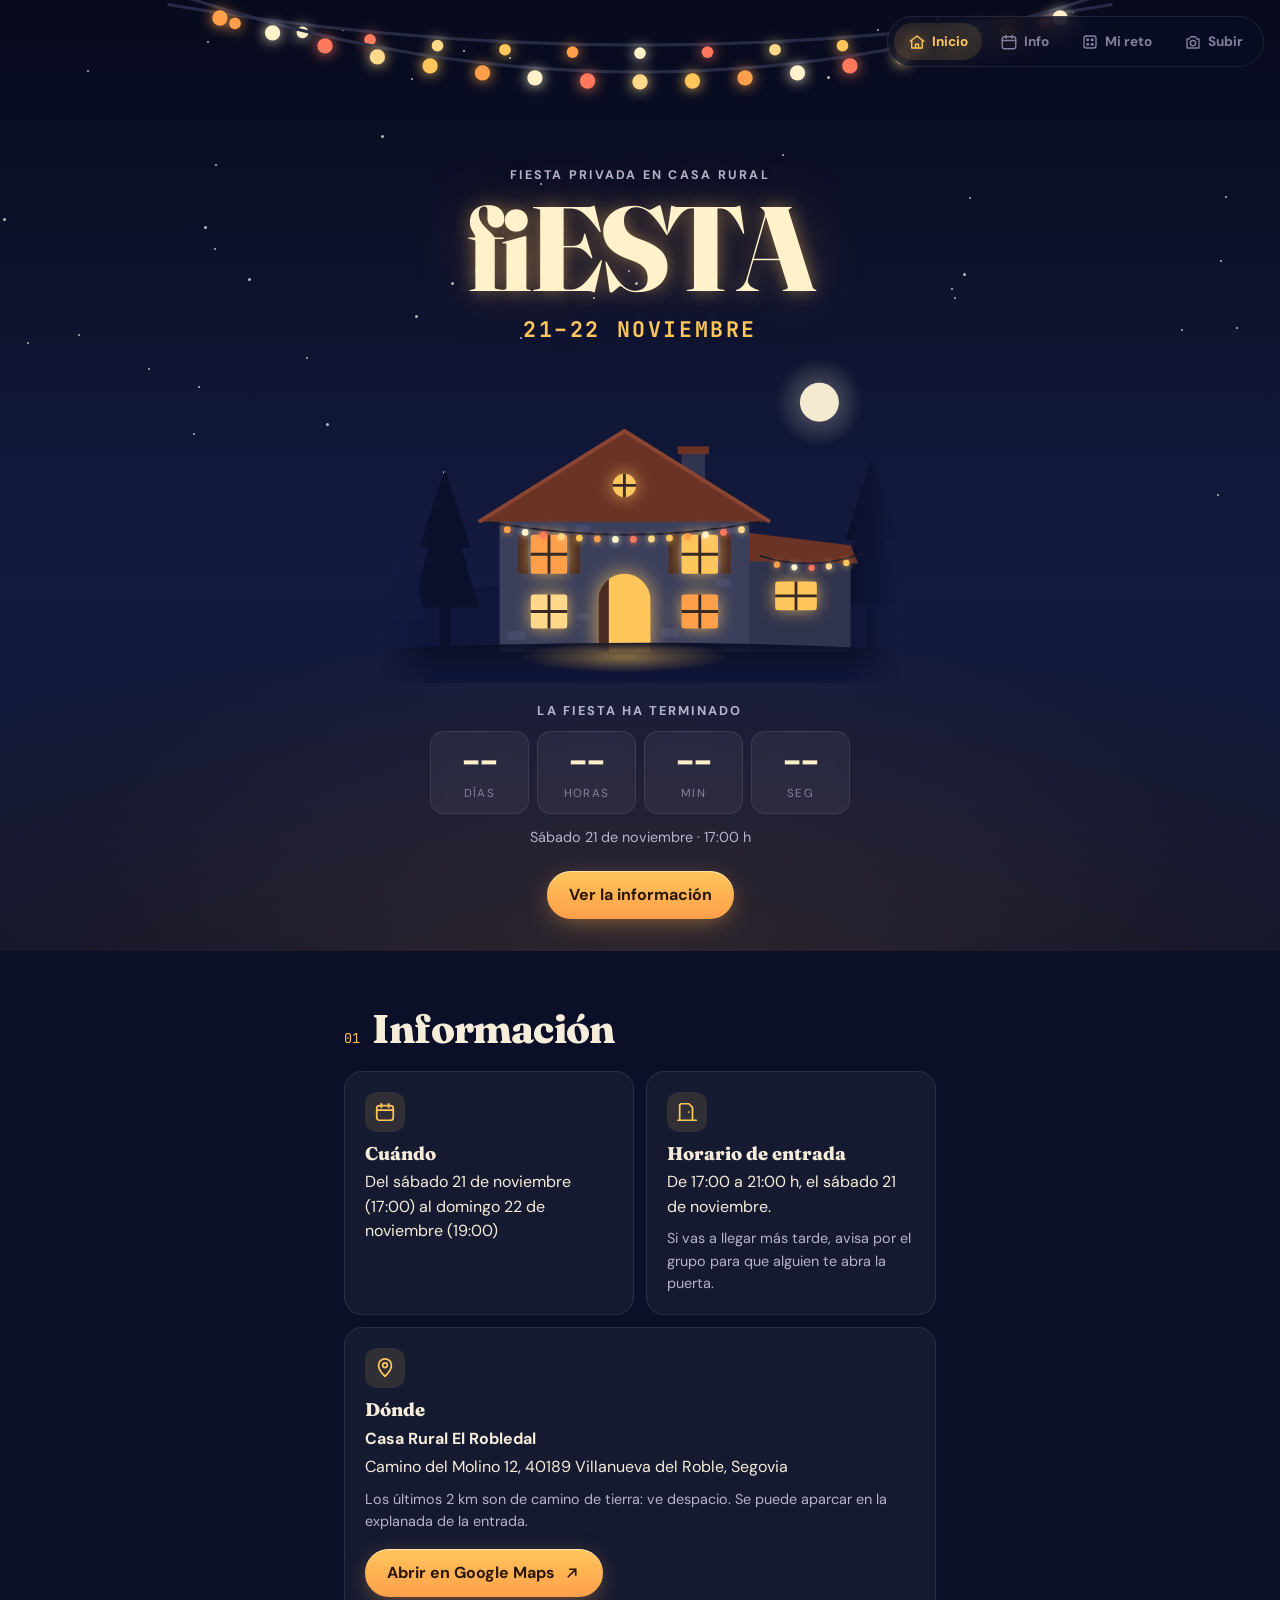
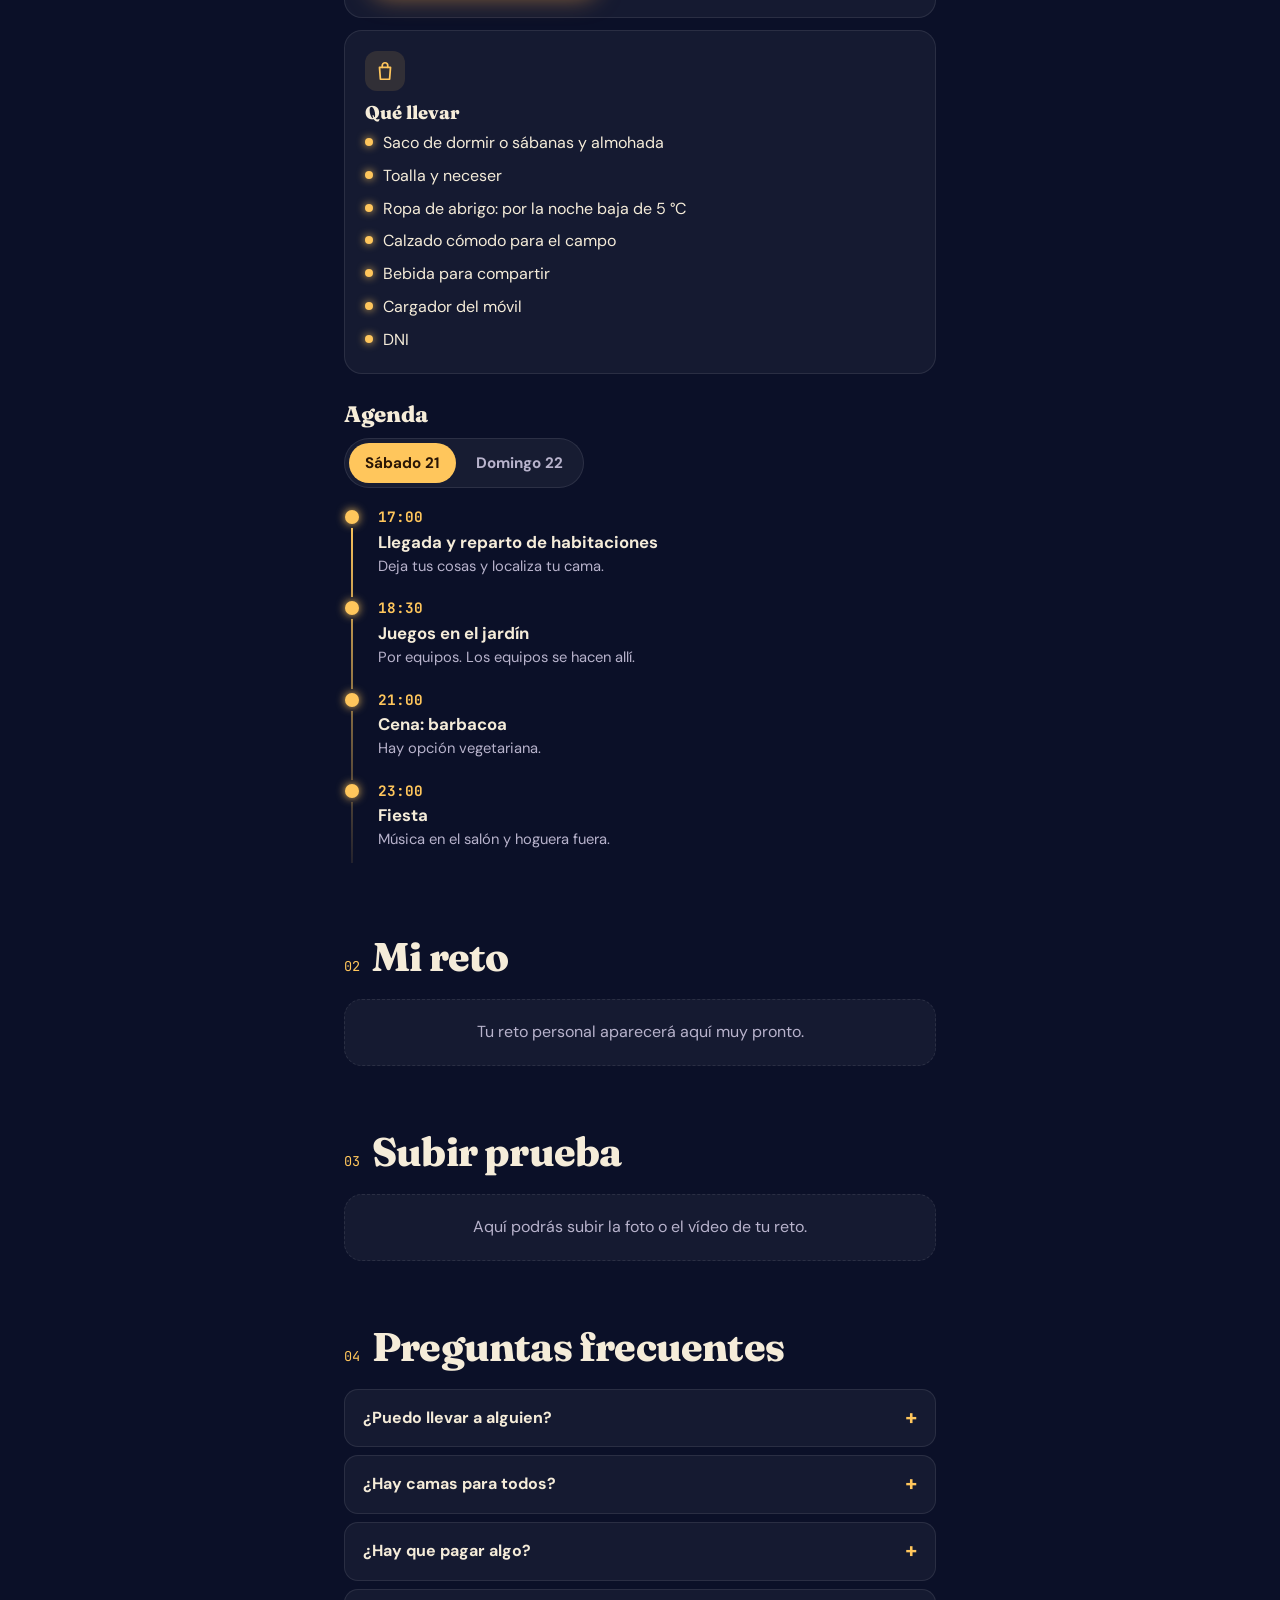
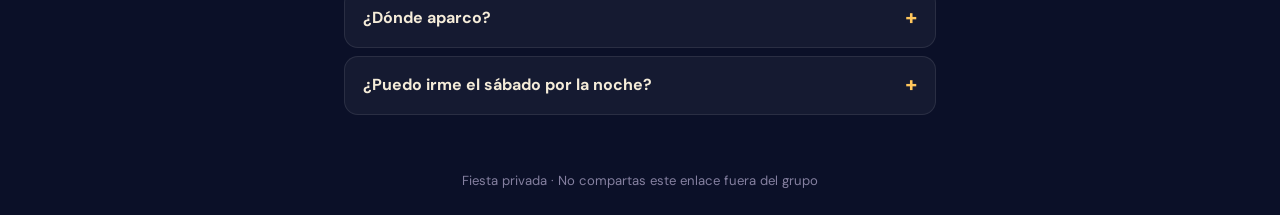
==== index.html @ 435b344a "Fase 1: estructura, portada, información, agenda y FAQ - data.js como único archivo de datos editabl" ====
<!doctype html>
<html lang="es">
<head>
  <meta charset="utf-8">
  <meta name="viewport" content="width=device-width, initial-scale=1, viewport-fit=cover">
  <title>fiESTA · 21–22 noviembre</title>
  <meta name="description" content="Toda la información de la fiesta: horarios, ubicación, agenda y tu reto personal.">
  <meta name="theme-color" content="#0b1028">
  <!-- Fiesta privada: pedimos a los buscadores que no la indexen -->
  <meta name="robots" content="noindex, nofollow">

  <!-- Vista previa al compartir el enlace por WhatsApp -->
  <meta property="og:title" content="fiESTA · 21–22 noviembre">
  <meta property="og:description" content="Horarios, ubicación, agenda y tu reto personal.">
  <meta property="og:type" content="website">

  <link rel="icon" href="assets/favicon.svg" type="image/svg+xml">

  <link rel="preconnect" href="https://fonts.googleapis.com">
  <link rel="preconnect" href="https://fonts.gstatic.com" crossorigin>
  <link rel="stylesheet" href="https://fonts.googleapis.com/css2?family=Fraunces:opsz,wght@9..144,600;9..144,800&family=DM+Sans:wght@400;500;700&family=JetBrains+Mono:wght@500;700&display=swap">
  <link rel="stylesheet" href="css/styles.css">

  <!-- Marca que JS está activo: el CSS solo oculta cosas para animarlas si esto existe -->
  <script>document.documentElement.classList.add('js');</script>

  <!-- defer: se descargan en paralelo y se ejecutan EN ORDEN cuando el HTML ya está listo -->
  <script src="data.js" defer></script>
  <script src="js/main.js" defer></script>
</head>
<body>

<a class="saltar" href="#info">Saltar a la información</a>

<main>

  <!-- =================================================== PORTADA -->
  <section id="inicio" class="portada" aria-labelledby="titulo">
    <div class="cielo" aria-hidden="true">
      <div class="estrellas" id="estrellas"></div>
    </div>

    <svg class="guirnalda-top" id="guirnaldaTop" viewBox="0 0 400 70" aria-hidden="true"></svg>

    <div class="portada__texto">
      <p class="portada__etiqueta" data-campo="etiqueta">Fiesta privada en casa rural</p>
      <h1 class="portada__titulo" id="titulo" data-campo="nombre">fiESTA</h1>
      <p class="portada__sub" data-campo="subtitulo">21–22 NOVIEMBRE</p>
    </div>

    <!-- Ilustración de la casa. Las clases (.muro, .ventana...) dan el color desde el CSS -->
    <svg class="casa" viewBox="0 0 400 250" role="img" aria-label="Casa rural de noche con luces de fiesta">
      <defs>
        <radialGradient id="luzSuelo" cx="50%" cy="50%" r="50%">
          <stop offset="0" stop-color="#ffc65c" stop-opacity=".45"/>
          <stop offset="1" stop-color="#ffc65c" stop-opacity="0"/>
        </radialGradient>
        <linearGradient id="degradadoSuelo" x1="0" y1="0" x2="0" y2="1">
          <stop offset="0" stop-color="#0a0e26"/>
          <stop offset="1" stop-color="#0a0e26" stop-opacity="0"/>
        </linearGradient>
        <radialGradient id="halo" cx="50%" cy="50%" r="50%">
          <stop offset=".35" stop-color="#fff6d6" stop-opacity=".22"/>
          <stop offset="1" stop-color="#fff6d6" stop-opacity="0"/>
        </radialGradient>
      </defs>

      <!-- luna -->
      <circle cx="338" cy="34" r="34" fill="url(#halo)"/>
      <circle class="luna" cx="338" cy="34" r="15"/>

      <!-- colinas -->
      <path class="colina-lejos" d="M0 196 Q 90 160 190 186 T 400 172 V250 H0 Z"/>

      <!-- árboles -->
      <g class="arbol">
        <rect x="46" y="186" width="8" height="40"/>
        <polygon points="50,104 24,192 76,192"/>
        <polygon points="50,86 30,146 70,146"/>
      </g>
      <g class="arbol arbol--lejos">
        <rect x="16" y="196" width="6" height="30"/>
        <polygon points="19,140 2,202 36,202"/>
      </g>
      <g class="arbol">
        <rect x="374" y="182" width="8" height="44"/>
        <polygon points="378,96 352,190 400,190"/>
        <polygon points="378,78 358,140 398,140"/>
      </g>

      <!-- humo de la chimenea -->
      <g class="humo">
        <circle cx="241" cy="60" r="6"/>
        <circle cx="241" cy="60" r="6"/>
        <circle cx="241" cy="60" r="6"/>
      </g>

      <!-- anexo (cuadra/porche) -->
      <rect class="muro muro--2" x="278" y="150" width="84" height="76"/>
      <polygon class="tejado" points="272,156 280,134 362,144 368,158"/>
      <rect class="ventana" x="304" y="172" width="32" height="22" rx="2"/>
      <path class="marco" d="M320 172 V194 M304 183 H336"/>

      <!-- chimenea -->
      <rect class="muro muro--2" x="232" y="72" width="18" height="40"/>
      <rect class="tejado" x="229" y="68" width="24" height="6"/>

      <!-- casa principal -->
      <rect class="muro" x="92" y="118" width="192" height="108"/>
      <g class="piedras">
        <rect x="98" y="210" width="14" height="7" rx="2"/>
        <rect x="262" y="128" width="16" height="7" rx="2"/>
        <rect x="150" y="128" width="12" height="6" rx="2"/>
        <rect x="216" y="208" width="14" height="7" rx="2"/>
        <rect x="152" y="196" width="10" height="6" rx="2"/>
        <rect x="258" y="170" width="12" height="6" rx="2"/>
      </g>
      <polygon class="tejado" points="76,126 188,56 300,126"/>
      <path class="tejado-borde" d="M76 126 L188 56 L300 126"/>

      <!-- ventanas (brillan) -->
      <circle class="ventana" cx="188" cy="98" r="9"/>
      <path class="marco" d="M188 89 V107 M179 98 H197"/>

      <rect class="contraventana" x="106" y="136" width="8" height="30"/>
      <rect class="contraventana" x="146" y="136" width="8" height="30"/>
      <rect class="ventana ventana--b" x="116" y="136" width="28" height="30" rx="2"/>
      <path class="marco" d="M130 136 V166 M116 151 H144"/>

      <rect class="contraventana" x="222" y="136" width="8" height="30"/>
      <rect class="contraventana" x="262" y="136" width="8" height="30"/>
      <rect class="ventana" x="232" y="136" width="28" height="30" rx="2"/>
      <path class="marco" d="M246 136 V166 M232 151 H260"/>

      <rect class="ventana ventana--c" x="116" y="182" width="28" height="26" rx="2"/>
      <path class="marco" d="M130 182 V208 M116 195 H144"/>
      <rect class="ventana ventana--b" x="232" y="182" width="28" height="26" rx="2"/>
      <path class="marco" d="M246 182 V208 M232 195 H260"/>

      <!-- puerta abierta con luz -->
      <path class="puerta" d="M168 226 V186 A20 20 0 0 1 208 186 V226 Z"/>
      <path class="puerta-hoja" d="M168 226 V186 A20 20 0 0 1 176 170 V226 Z"/>

      <!-- suelo y luz que sale de la puerta -->
      <path fill="url(#degradadoSuelo)" d="M0 224 Q 200 214 400 224 V250 H0 Z"/>
      <ellipse cx="188" cy="230" rx="80" ry="12" fill="url(#luzSuelo)"/>

      <!-- guirnaldas de la casa: las dibuja main.js -->
      <g id="guirnaldaCasa"></g>
    </svg>

    <div class="cuenta" id="cuenta">
      <p class="cuenta__titulo" id="cuentaTitulo">Empieza en</p>
      <div class="cuenta__cajas" id="cuentaCajas">
        <div class="caja"><span class="caja__num" data-u="d">--</span><span class="caja__lbl">días</span></div>
        <div class="caja"><span class="caja__num" data-u="h">--</span><span class="caja__lbl">horas</span></div>
        <div class="caja"><span class="caja__num" data-u="m">--</span><span class="caja__lbl">min</span></div>
        <div class="caja"><span class="caja__num" data-u="s">--</span><span class="caja__lbl">seg</span></div>
      </div>
      <p class="cuenta__fecha" id="cuentaFecha"></p>
    </div>

    <a class="btn btn--luz portada__cta" href="#info">Ver la información</a>
  </section>


  <!-- =================================================== INFORMACIÓN -->
  <section id="info" class="seccion" aria-labelledby="h-info">
    <header class="seccion__cab revelar">
      <p class="seccion__num">01</p>
      <h2 id="h-info">Información</h2>
    </header>

    <div class="tarjetas">
      <article class="tarjeta revelar">
        <div class="tarjeta__icono" aria-hidden="true">
          <svg viewBox="0 0 24 24"><rect x="3" y="5" width="18" height="16" rx="3"/><path d="M3 10h18M8 3v4M16 3v4"/></svg>
        </div>
        <h3>Cuándo</h3>
        <p id="infoCuando"></p>
      </article>

      <article class="tarjeta revelar">
        <div class="tarjeta__icono" aria-hidden="true">
          <svg viewBox="0 0 24 24"><path d="M4 21V5a2 2 0 0 1 2-2h8l4 4v14"/><path d="M2 21h20M14 12h.01"/></svg>
        </div>
        <h3>Horario de entrada</h3>
        <p id="infoEntrada"></p>
        <p class="tarjeta__nota" id="infoEntradaNota"></p>
      </article>

      <article class="tarjeta tarjeta--ancha revelar">
        <div class="tarjeta__icono" aria-hidden="true">
          <svg viewBox="0 0 24 24"><path d="M12 21s-7-6.2-7-12a7 7 0 0 1 14 0c0 5.8-7 12-7 12z"/><circle cx="12" cy="9" r="2.5"/></svg>
        </div>
        <h3>Dónde</h3>
        <p class="lugar__nombre" id="lugarNombre"></p>
        <p id="lugarDireccion"></p>
        <p class="tarjeta__nota" id="lugarIndicaciones"></p>
        <a class="btn btn--luz" id="lugarMaps" href="#" target="_blank" rel="noopener">
          Abrir en Google Maps
          <svg viewBox="0 0 24 24" aria-hidden="true"><path d="M7 17 17 7M9 7h8v8"/></svg>
        </a>
      </article>

      <article class="tarjeta tarjeta--ancha revelar">
        <div class="tarjeta__icono" aria-hidden="true">
          <svg viewBox="0 0 24 24"><path d="M6 8h12l-1 13H7L6 8z"/><path d="M9 8V6a3 3 0 0 1 6 0v2"/></svg>
        </div>
        <h3>Qué llevar</h3>
        <ul class="lista-llevar" id="listaLlevar"></ul>
      </article>
    </div>

    <div class="agenda revelar">
      <h3 class="agenda__titulo">Agenda</h3>
      <div class="agenda__tabs" role="tablist" aria-label="Días" id="agendaTabs"></div>
      <ol class="agenda__lista" id="agendaPanel" role="tabpanel"></ol>
    </div>
  </section>


  <!-- =================================================== MI RETO (fase 2) -->
  <section id="reto" class="seccion" aria-labelledby="h-reto">
    <header class="seccion__cab revelar">
      <p class="seccion__num">02</p>
      <h2 id="h-reto">Mi reto</h2>
    </header>
    <div class="tarjeta tarjeta--pronto revelar">
      <p>Tu reto personal aparecerá aquí muy pronto.</p>
    </div>
  </section>


  <!-- =================================================== SUBIR PRUEBA (fase 3) -->
  <section id="subir" class="seccion" aria-labelledby="h-subir">
    <header class="seccion__cab revelar">
      <p class="seccion__num">03</p>
      <h2 id="h-subir">Subir prueba</h2>
    </header>
    <div class="tarjeta tarjeta--pronto revelar">
      <p>Aquí podrás subir la foto o el vídeo de tu reto.</p>
    </div>
  </section>


  <!-- =================================================== FAQ -->
  <section id="faq" class="seccion" aria-labelledby="h-faq">
    <header class="seccion__cab revelar">
      <p class="seccion__num">04</p>
      <h2 id="h-faq">Preguntas frecuentes</h2>
    </header>
    <!-- <details>/<summary>: acordeón nativo del navegador, accesible y sin JS -->
    <div class="faq revelar" id="faqLista"></div>
  </section>

</main>

<footer class="pie">
  <p>Fiesta privada · No compartas este enlace fuera del grupo</p>
</footer>


<!-- =================================================== NAVEGACIÓN INFERIOR -->
<nav class="nav" aria-label="Secciones">
  <a class="nav__item" href="#inicio" data-seccion="inicio">
    <svg viewBox="0 0 24 24" aria-hidden="true"><path d="M3 11 12 4l9 7"/><path d="M5 10v10h14V10"/><path d="M10 20v-5h4v5"/></svg>
    <span>Inicio</span>
  </a>
  <a class="nav__item" href="#info" data-seccion="info">
    <svg viewBox="0 0 24 24" aria-hidden="true"><rect x="3" y="5" width="18" height="16" rx="3"/><path d="M3 10h18M8 3v4M16 3v4"/></svg>
    <span>Info</span>
  </a>
  <a class="nav__item" href="#reto" data-seccion="reto">
    <svg viewBox="0 0 24 24" aria-hidden="true"><rect x="4" y="4" width="16" height="16" rx="3"/><circle cx="9" cy="9" r="1.2"/><circle cx="15" cy="15" r="1.2"/><circle cx="15" cy="9" r="1.2"/><circle cx="9" cy="15" r="1.2"/></svg>
    <span>Mi reto</span>
  </a>
  <a class="nav__item" href="#subir" data-seccion="subir">
    <svg viewBox="0 0 24 24" aria-hidden="true"><path d="M4 8h3l2-3h6l2 3h3v12H4z"/><circle cx="12" cy="13.5" r="3.5"/></svg>
    <span>Subir</span>
  </a>
</nav>

</body>
</html>
---- css/styles.css ----
/* ===========================================================================
   styles.css — Estética: casa rural de noche con guirnaldas de luces
   Mobile-first: los estilos base son para móvil; @media (min-width) amplía.
   =========================================================================== */

/* ---------- 1. Variables (tokens de diseño) ---------- */
:root {
  /* noche */
  --noche-0: #070a1c;
  --noche-1: #0b1028;
  --noche-2: #141b40;
  --noche-3: #1f2858;

  /* luces cálidas */
  --luz: #ffc65c;
  --luz-2: #ff9f4a;
  --luz-3: #ff7a5c;
  --luz-blanca: #fff1c9;

  /* casa */
  --muro: #3b3f5c;
  --muro-2: #31344e;
  --piedra: #464a6a;
  --tejado: #6b3326;
  --madera: #4a2b22;

  /* texto */
  --texto: #f5ecd9;
  --texto-2: #b8b3cc;
  --texto-3: #8580a0;

  /* superficies */
  --tarjeta: rgba(255, 255, 255, .045);
  --borde: rgba(255, 255, 255, .09);

  --radio: 18px;
  --gutter: 16px;
  --ancho: 640px;
  --nav-alto: 64px;

  --f-titulo: "Fraunces", Georgia, serif;
  --f-texto: "DM Sans", system-ui, -apple-system, "Segoe UI", sans-serif;
  --f-num: "JetBrains Mono", ui-monospace, monospace;

  --ease: cubic-bezier(.22, 1, .36, 1);
}

/* ---------- 2. Base ---------- */
*, *::before, *::after { box-sizing: border-box; }

html {
  scroll-behavior: smooth;
  /* que el título de la sección no quede pegado arriba al saltar con la nav */
  scroll-padding-top: 12px;
  -webkit-text-size-adjust: 100%;
}

body {
  margin: 0;
  min-height: 100vh;
  background: var(--noche-1);
  color: var(--texto);
  font-family: var(--f-texto);
  font-size: 1rem;
  line-height: 1.55;
  -webkit-font-smoothing: antialiased;
  /* hueco para la barra inferior + zona segura del iPhone */
  padding-bottom: calc(var(--nav-alto) + env(safe-area-inset-bottom));
  overflow-x: hidden;
}

h1, h2, h3 { font-family: var(--f-titulo); line-height: 1.1; margin: 0; font-weight: 800; }
p { margin: 0; }
a { color: var(--luz); }
svg { display: block; }

:focus-visible { outline: 2px solid var(--luz); outline-offset: 3px; border-radius: 6px; }

.saltar {
  position: absolute; left: 12px; top: -60px; z-index: 100;
  background: var(--luz); color: var(--noche-0); padding: 8px 14px; border-radius: 10px;
  font-weight: 700; text-decoration: none;
}
.saltar:focus { top: 12px; }

/* ---------- 3. Botones ---------- */
.btn {
  display: inline-flex; align-items: center; justify-content: center; gap: 8px;
  min-height: 48px; /* tamaño táctil cómodo */
  padding: 12px 22px;
  border-radius: 999px;
  font: 700 1rem/1 var(--f-texto);
  text-decoration: none;
  border: 0; cursor: pointer;
  transition: transform .2s var(--ease), box-shadow .2s var(--ease);
  -webkit-tap-highlight-color: transparent;
}
.btn svg { width: 18px; height: 18px; fill: none; stroke: currentColor; stroke-width: 2.2; stroke-linecap: round; }
.btn:active { transform: scale(.97); }

.btn--luz {
  background: linear-gradient(180deg, var(--luz) 0%, var(--luz-2) 100%);
  color: #2a1606;
  box-shadow: 0 6px 24px -6px rgba(255, 170, 70, .55), inset 0 1px 0 rgba(255, 255, 255, .5);
}
@media (hover: hover) {
  .btn--luz:hover { transform: translateY(-2px); box-shadow: 0 10px 30px -6px rgba(255, 170, 70, .7), inset 0 1px 0 rgba(255,255,255,.5); }
}

/* ---------- 4. Portada ---------- */
.portada {
  position: relative;
  min-height: 100svh;            /* svh: alto real visible en móvil (sin la barra del navegador) */
  display: flex; flex-direction: column; align-items: center;
  padding: 0 var(--gutter) 32px;
  text-align: center;
  background:
    radial-gradient(120% 60% at 50% 100%, rgba(255, 166, 77, .14) 0%, transparent 60%),
    linear-gradient(180deg, var(--noche-0) 0%, var(--noche-2) 62%, var(--noche-1) 100%);
  overflow: hidden;
  isolation: isolate;
}

.cielo { position: absolute; inset: 0; z-index: -1; pointer-events: none; }
.estrella {
  position: absolute; width: 2px; height: 2px; border-radius: 50%;
  background: #fff; opacity: .7;
  animation: parpadeo var(--t, 4s) ease-in-out var(--d, 0s) infinite;
}
.luna { fill: #f4ead0; }

.guirnalda-top {
  width: calc(100% + 2 * var(--gutter));
  max-width: 900px;
  margin: 0 calc(-1 * var(--gutter));
  height: auto;
  overflow: visible;
}

.portada__texto { margin-top: 8px; }
.portada__etiqueta {
  font-size: .78rem; font-weight: 700; letter-spacing: .18em; text-transform: uppercase;
  color: var(--texto-2);
}
.portada__titulo {
  margin-top: 6px;
  font-size: clamp(4rem, 22vw, 7.5rem);
  letter-spacing: -.03em;
  line-height: .95;
  color: var(--luz-blanca);
  /* resplandor cálido, como un rótulo iluminado */
  text-shadow: 0 0 18px rgba(255, 198, 92, .45), 0 0 60px rgba(255, 159, 74, .25);
}
.portada__sub {
  margin-top: 8px;
  font-family: var(--f-num); font-weight: 700;
  font-size: clamp(1rem, 4.8vw, 1.35rem);
  letter-spacing: .12em;
  color: var(--luz);
}

.casa {
  width: calc(100% + 2 * var(--gutter));
  max-width: 520px;
  height: auto;
  margin: 12px calc(-1 * var(--gutter)) 0;
  /* difumina los bordes laterales para que el paisaje no acabe en seco */
  -webkit-mask-image: linear-gradient(90deg, transparent 0, #000 10%, #000 90%, transparent 100%);
  mask-image: linear-gradient(90deg, transparent 0, #000 10%, #000 90%, transparent 100%);
}
.colina-lejos { fill: #10163a; }
.arbol { fill: #0a0f2b; }
.arbol--lejos { fill: #121940; }
.muro { fill: var(--muro); }
.muro--2 { fill: var(--muro-2); }
.piedras { fill: var(--piedra); }
.tejado { fill: var(--tejado); }
.tejado-borde { fill: none; stroke: #8a4632; stroke-width: 3; stroke-linejoin: round; }
.contraventana { fill: var(--madera); }
.marco { fill: none; stroke: #3a2a26; stroke-width: 2.2; }
.puerta { fill: var(--luz); filter: drop-shadow(0 0 8px rgba(255, 198, 92, .8)); }
.puerta-hoja { fill: var(--madera); }

.ventana {
  fill: var(--luz);
  filter: drop-shadow(0 0 6px rgba(255, 198, 92, .75));
  animation: vela 5s ease-in-out infinite;
}
.ventana--b { fill: var(--luz-2); animation-duration: 7s; animation-delay: -2s; }
.ventana--c { fill: #ffd98a; animation-duration: 6s; animation-delay: -4s; }

.humo circle { fill: #8f90b0; opacity: 0; animation: humo 6s ease-out infinite; }
.humo circle:nth-child(2) { animation-delay: 2s; }
.humo circle:nth-child(3) { animation-delay: 4s; }

/* bombillas (las crea main.js) */
.cable { fill: none; stroke: #1a1a2a; stroke-width: 1.4; }
.bombilla {
  fill: var(--c, var(--luz));
  filter: drop-shadow(0 0 3px var(--c, var(--luz)));
  animation: bombilla var(--t, 3s) ease-in-out var(--d, 0s) infinite;
}
.guirnalda-top .cable { stroke: #262a45; }

/* cuenta atrás */
.cuenta { margin-top: 18px; width: 100%; max-width: 420px; }
.cuenta__titulo {
  font-size: .8rem; font-weight: 700; letter-spacing: .16em; text-transform: uppercase; color: var(--texto-2);
}
.cuenta__cajas { margin-top: 10px; display: grid; grid-template-columns: repeat(4, 1fr); gap: 8px; }
.caja {
  padding: 12px 4px 10px;
  border-radius: 14px;
  background: rgba(255, 255, 255, .05);
  border: 1px solid var(--borde);
  backdrop-filter: blur(6px);
  -webkit-backdrop-filter: blur(6px);
}
.caja__num {
  display: block;
  font-family: var(--f-num); font-weight: 700;
  font-size: clamp(1.6rem, 8vw, 2.2rem);
  line-height: 1;
  font-variant-numeric: tabular-nums;   /* todas las cifras miden igual: no "baila" */
  color: var(--luz-blanca);
}
.caja__lbl { display: block; margin-top: 6px; font-size: .72rem; color: var(--texto-3); text-transform: uppercase; letter-spacing: .1em; }
.cuenta__fecha { margin-top: 12px; font-size: .9rem; color: var(--texto-2); }
.cuenta--empezada .caja__num { color: var(--luz); }

.portada__cta { margin-top: 22px; }

/* ---------- 5. Secciones ---------- */
.seccion {
  max-width: var(--ancho);
  margin: 0 auto;
  padding: 56px var(--gutter) 8px;
}
.seccion__cab { display: flex; align-items: baseline; gap: 12px; margin-bottom: 20px; }
.seccion__num { font-family: var(--f-num); font-size: .85rem; color: var(--luz); }
.seccion h2 { font-size: clamp(1.9rem, 8vw, 2.5rem); letter-spacing: -.02em; }

/* tarjetas */
.tarjetas { display: grid; gap: 12px; }
.tarjeta {
  position: relative;
  padding: 20px;
  border-radius: var(--radio);
  background: var(--tarjeta);
  border: 1px solid var(--borde);
}
.tarjeta h3 { font-size: 1.15rem; margin-bottom: 6px; }
.tarjeta p + p { margin-top: 4px; }
.tarjeta__icono {
  width: 40px; height: 40px; margin-bottom: 12px;
  display: grid; place-items: center;
  border-radius: 12px;
  background: rgba(255, 198, 92, .12);
}
.tarjeta__icono svg { width: 22px; height: 22px; fill: none; stroke: var(--luz); stroke-width: 1.9; stroke-linecap: round; stroke-linejoin: round; }
.tarjeta__nota { margin-top: 8px !important; font-size: .9rem; color: var(--texto-2); }
.tarjeta .btn { margin-top: 16px; width: 100%; }
.lugar__nombre { font-weight: 700; }
.tarjeta--pronto { text-align: center; color: var(--texto-2); border-style: dashed; }

.lista-llevar { list-style: none; margin: 8px 0 0; padding: 0; display: grid; gap: 8px; }
.lista-llevar li { display: flex; gap: 10px; align-items: flex-start; }
.lista-llevar li::before {
  content: ""; flex: none; margin-top: 7px;
  width: 8px; height: 8px; border-radius: 50%;
  background: var(--luz); box-shadow: 0 0 8px var(--luz);
}

/* agenda */
.agenda { margin-top: 28px; }
.agenda__titulo { font-size: 1.4rem; margin-bottom: 12px; }
.agenda__tabs {
  display: inline-flex; gap: 4px; padding: 4px;
  border-radius: 999px; background: rgba(255, 255, 255, .05); border: 1px solid var(--borde);
}
.agenda__tab {
  min-height: 40px; padding: 8px 16px; border: 0; border-radius: 999px;
  background: transparent; color: var(--texto-2);
  font: 700 .95rem/1 var(--f-texto); cursor: pointer;
  transition: background .25s var(--ease), color .25s var(--ease);
  -webkit-tap-highlight-color: transparent;
}
.agenda__tab[aria-selected="true"] { background: var(--luz); color: #2a1606; }

.agenda__lista { list-style: none; margin: 18px 0 0; padding: 0; position: relative; }
/* línea vertical: el "cable" de la guirnalda */
.agenda__lista::before {
  content: ""; position: absolute; left: 7px; top: 8px; bottom: 8px; width: 2px;
  background: linear-gradient(var(--luz) 0%, rgba(255, 198, 92, .1) 100%);
}
.evento { position: relative; padding: 0 0 20px 34px; }
.evento::before {
  content: ""; position: absolute; left: 1px; top: 4px;
  width: 14px; height: 14px; border-radius: 50%;
  background: var(--luz); box-shadow: 0 0 10px var(--luz), 0 0 0 4px var(--noche-1);
}
.evento__hora { font-family: var(--f-num); font-weight: 700; font-size: .9rem; color: var(--luz); }
.evento__titulo { font-weight: 700; font-size: 1.05rem; }
.evento__detalle { font-size: .92rem; color: var(--texto-2); }
.evento--entra { animation: entrar .45s var(--ease) both; animation-delay: calc(var(--i) * 60ms); }

/* FAQ */
.faq { display: grid; gap: 8px; }
.faq details {
  border-radius: 14px; background: var(--tarjeta); border: 1px solid var(--borde);
  overflow: hidden;
}
.faq summary {
  list-style: none; cursor: pointer;
  display: flex; justify-content: space-between; align-items: center; gap: 12px;
  padding: 16px 18px; font-weight: 700;
  -webkit-tap-highlight-color: transparent;
}
.faq summary::-webkit-details-marker { display: none; }
.faq summary::after {
  content: "+"; flex: none; font-family: var(--f-num); font-size: 1.3rem; line-height: 1; color: var(--luz);
  transition: transform .3s var(--ease);
}
.faq details[open] summary::after { transform: rotate(45deg); }
.faq details p { padding: 0 18px 16px; color: var(--texto-2); }
.faq details[open] p { animation: entrar .35s var(--ease); }

/* pie */
.pie { padding: 48px var(--gutter) 24px; text-align: center; font-size: .82rem; color: var(--texto-3); }

/* ---------- 6. Navegación inferior ---------- */
.nav {
  position: fixed; left: 0; right: 0; bottom: 0; z-index: 50;
  display: grid; grid-template-columns: repeat(4, 1fr);
  height: calc(var(--nav-alto) + env(safe-area-inset-bottom));
  padding-bottom: env(safe-area-inset-bottom);
  background: rgba(9, 13, 34, .78);
  backdrop-filter: blur(14px) saturate(1.4);
  -webkit-backdrop-filter: blur(14px) saturate(1.4);
  border-top: 1px solid var(--borde);
}
.nav__item {
  display: flex; flex-direction: column; align-items: center; justify-content: center; gap: 3px;
  color: var(--texto-3); text-decoration: none; font-size: .72rem; font-weight: 700;
  transition: color .25s var(--ease);
  -webkit-tap-highlight-color: transparent;
}
.nav__item svg { width: 24px; height: 24px; fill: none; stroke: currentColor; stroke-width: 1.8; stroke-linecap: round; stroke-linejoin: round; transition: transform .3s var(--ease); }
.nav__item.activo { color: var(--luz); }
.nav__item.activo svg { transform: translateY(-2px); filter: drop-shadow(0 0 6px rgba(255, 198, 92, .6)); }

/* ---------- 7. Aparición al hacer scroll ---------- */
/* Solo se ocultan si hay JS (clase .js en <html>); sin JS todo se ve igual */
.js .revelar { opacity: 0; transform: translateY(18px); transition: opacity .7s var(--ease), transform .7s var(--ease); }
.js .revelar.visible { opacity: 1; transform: none; }

/* ---------- 8. Animaciones ---------- */
@keyframes parpadeo { 0%, 100% { opacity: .15; } 50% { opacity: .9; } }
@keyframes bombilla { 0%, 100% { opacity: 1; } 50% { opacity: .45; } }
@keyframes vela { 0%, 100% { opacity: 1; } 45% { opacity: .86; } 55% { opacity: .95; } }
@keyframes humo {
  0%   { opacity: 0;   transform: translate(0, 0) scale(.6); }
  20%  { opacity: .35; }
  100% { opacity: 0;   transform: translate(14px, -46px) scale(2.2); }
}
@keyframes entrar { from { opacity: 0; transform: translateY(8px); } to { opacity: 1; transform: none; } }
.humo circle { transform-box: fill-box; transform-origin: center; }

/* Respeta a quien tiene activado "reducir movimiento" en el sistema */
@media (prefers-reduced-motion: reduce) {
  *, *::before, *::after { animation: none !important; transition: none !important; scroll-behavior: auto !important; }
  .js .revelar { opacity: 1; transform: none; }
}

/* ---------- 9. Pantallas más grandes ---------- */
@media (min-width: 640px) {
  :root { --gutter: 24px; }
  .tarjetas { grid-template-columns: 1fr 1fr; }
  .tarjeta--ancha { grid-column: 1 / -1; }
  .tarjeta .btn { width: auto; }
}

@media (min-width: 900px) {
  /* en escritorio la navegación pasa arriba a la derecha, como una píldora */
  body { padding-bottom: 0; }
  .nav {
    top: 16px; bottom: auto; left: auto; right: 16px;
    height: auto; padding: 6px; gap: 4px;
    grid-template-columns: repeat(4, auto);
    border: 1px solid var(--borde); border-radius: 999px;
  }
  .nav__item { flex-direction: row; gap: 6px; padding: 8px 14px; border-radius: 999px; font-size: .85rem; }
  .nav__item svg { width: 18px; height: 18px; }
  .nav__item.activo { background: rgba(255, 198, 92, .12); }
  .nav__item.activo svg { transform: none; }
}
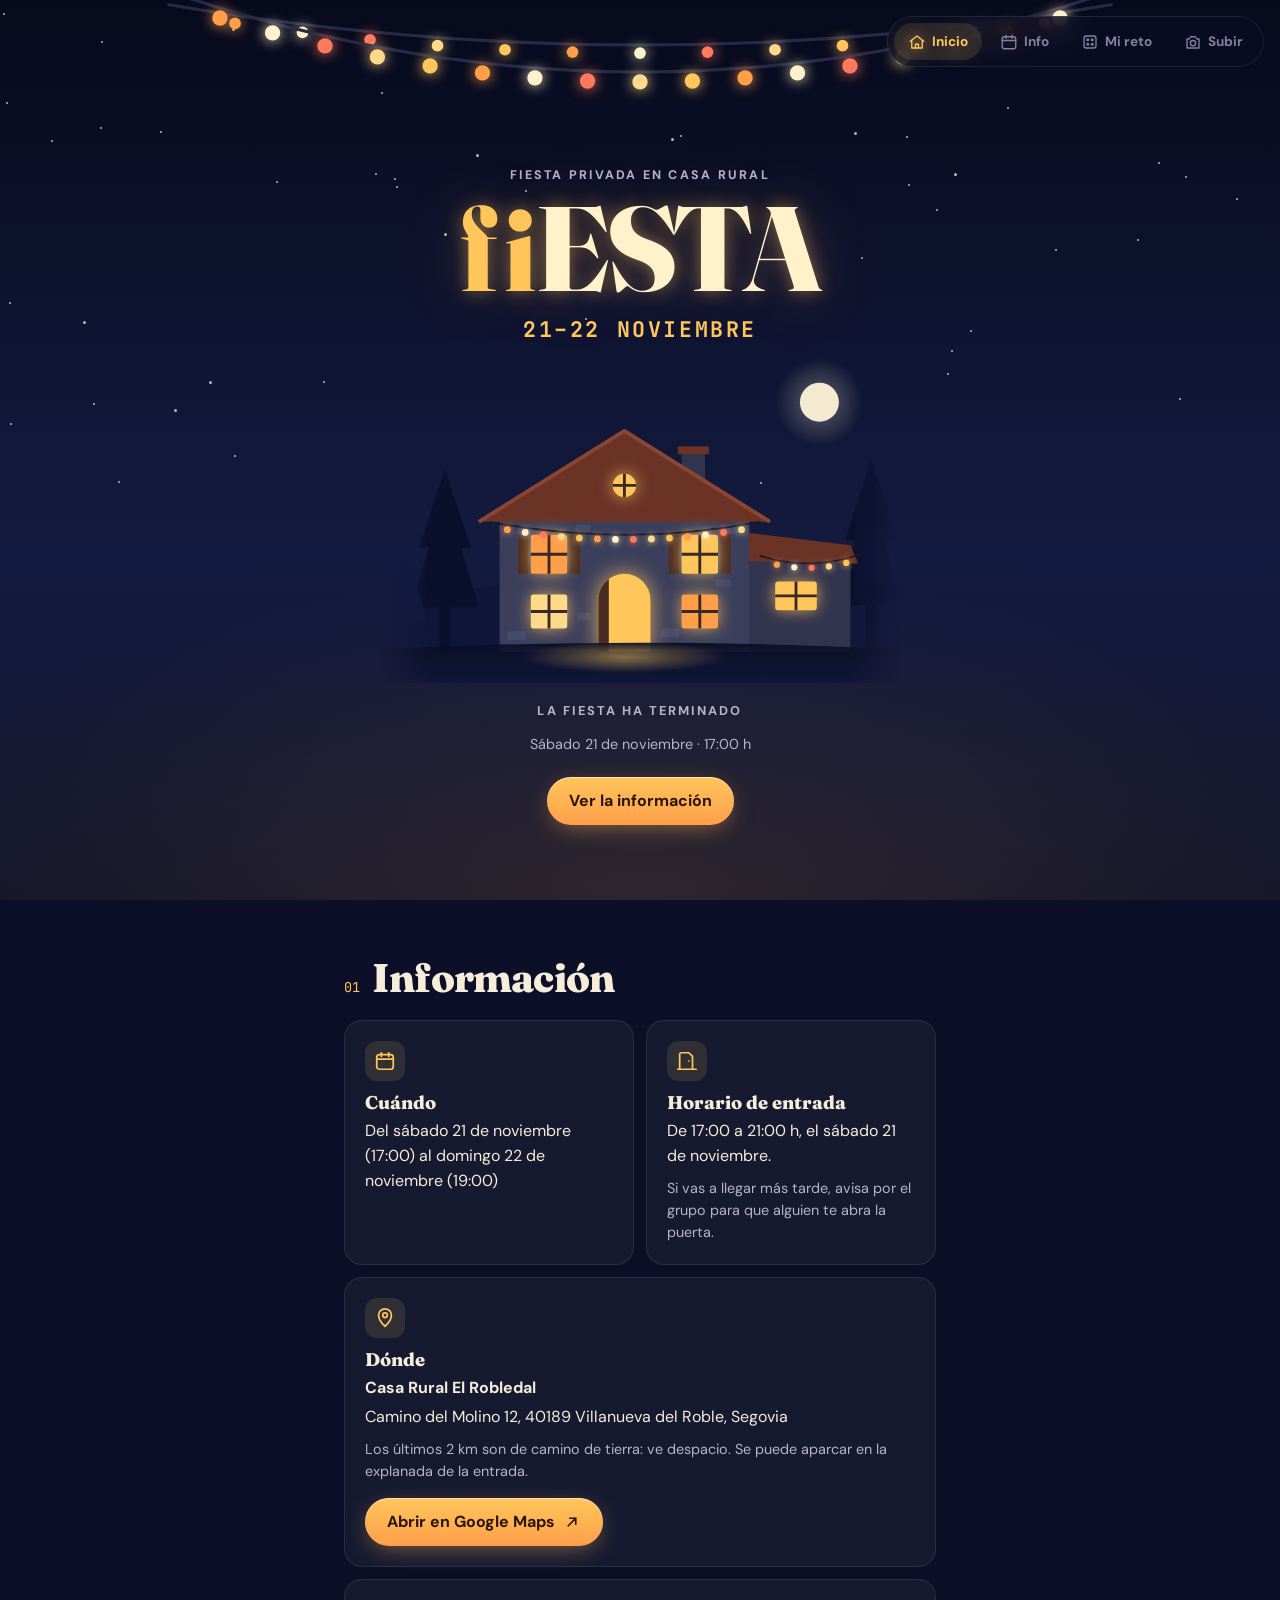
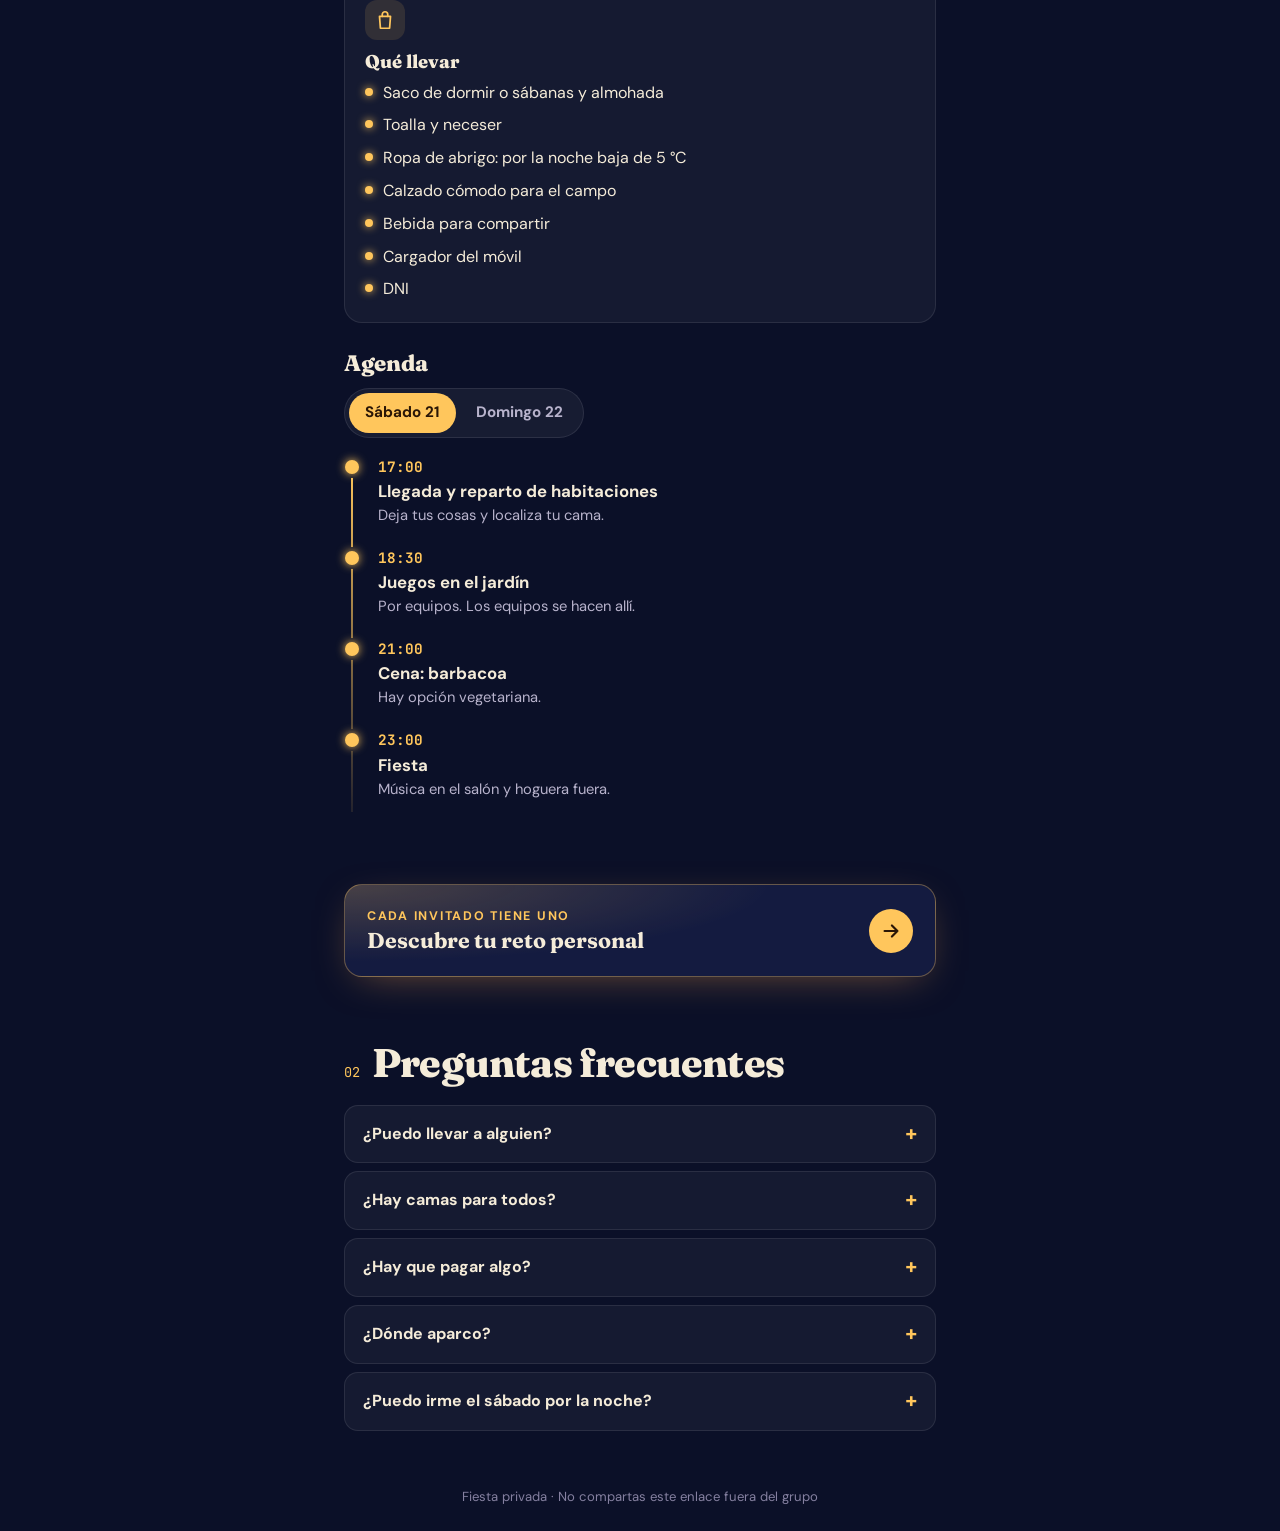
==== commit 438a1e04: "Fase 2: página del reto personal (reto.html) - Reto y subida en una página aparte; menú común entre " ====
--- a/index.html
+++ b/index.html
@@ -26,7 +26,8 @@
 
   <!-- defer: se descargan en paralelo y se ejecutan EN ORDEN cuando el HTML ya está listo -->
   <script src="data.js" defer></script>
-  <script src="js/main.js" defer></script>
+  <script src="js/comun.js" defer></script>
+  <script src="js/info.js" defer></script>
 </head>
 <body>
 
@@ -44,7 +45,7 @@
 
     <div class="portada__texto">
       <p class="portada__etiqueta" data-campo="etiqueta">Fiesta privada en casa rural</p>
-      <h1 class="portada__titulo" id="titulo" data-campo="nombre">fiESTA</h1>
+      <h1 class="portada__titulo" id="titulo" data-campo="nombre" data-nombre><span class="nombre__min">fi</span>ESTA</h1>
       <p class="portada__sub" data-campo="subtitulo">21–22 NOVIEMBRE</p>
     </div>
 
@@ -220,34 +221,22 @@
   </section>
 
 
-  <!-- =================================================== MI RETO (fase 2) -->
-  <section id="reto" class="seccion" aria-labelledby="h-reto">
-    <header class="seccion__cab revelar">
-      <p class="seccion__num">02</p>
-      <h2 id="h-reto">Mi reto</h2>
-    </header>
-    <div class="tarjeta tarjeta--pronto revelar">
-      <p>Tu reto personal aparecerá aquí muy pronto.</p>
-    </div>
-  </section>
-
-
-  <!-- =================================================== SUBIR PRUEBA (fase 3) -->
-  <section id="subir" class="seccion" aria-labelledby="h-subir">
-    <header class="seccion__cab revelar">
-      <p class="seccion__num">03</p>
-      <h2 id="h-subir">Subir prueba</h2>
-    </header>
-    <div class="tarjeta tarjeta--pronto revelar">
-      <p>Aquí podrás subir la foto o el vídeo de tu reto.</p>
-    </div>
+  <!-- =================================================== ENLACE AL RETO -->
+  <section class="seccion" aria-label="Tu reto">
+    <a class="banner-reto revelar" href="reto.html">
+      <span class="banner-reto__texto">
+        <span class="banner-reto__kicker">Cada invitado tiene uno</span>
+        <strong>Descubre tu reto personal</strong>
+      </span>
+      <svg viewBox="0 0 24 24" aria-hidden="true"><path d="M5 12h14M13 6l6 6-6 6"/></svg>
+    </a>
   </section>
 
 
   <!-- =================================================== FAQ -->
   <section id="faq" class="seccion" aria-labelledby="h-faq">
     <header class="seccion__cab revelar">
-      <p class="seccion__num">04</p>
+      <p class="seccion__num">02</p>
       <h2 id="h-faq">Preguntas frecuentes</h2>
     </header>
     <!-- <details>/<summary>: acordeón nativo del navegador, accesible y sin JS -->
@@ -261,8 +250,13 @@
 </footer>
 
 
-<!-- =================================================== NAVEGACIÓN INFERIOR -->
-<nav class="nav" aria-label="Secciones">
+<!-- =================================================== MENÚ
+     El mismo menú está en index.html y reto.html (copiado: es HTML estático).
+     Si lo cambias aquí, cámbialo también en la otra página.
+     - Enlaces de ESTA página: href="#seccion"  (solo hace scroll)
+     - Enlaces de la otra:     href="reto.html#seccion"  (cambia de página)
+     data-seccion = id de la sección que resalta el enlace al hacer scroll. -->
+<nav class="nav" aria-label="Menú">
   <a class="nav__item" href="#inicio" data-seccion="inicio">
     <svg viewBox="0 0 24 24" aria-hidden="true"><path d="M3 11 12 4l9 7"/><path d="M5 10v10h14V10"/><path d="M10 20v-5h4v5"/></svg>
     <span>Inicio</span>
@@ -271,11 +265,11 @@
     <svg viewBox="0 0 24 24" aria-hidden="true"><rect x="3" y="5" width="18" height="16" rx="3"/><path d="M3 10h18M8 3v4M16 3v4"/></svg>
     <span>Info</span>
   </a>
-  <a class="nav__item" href="#reto" data-seccion="reto">
+  <a class="nav__item" href="reto.html" data-seccion="reto">
     <svg viewBox="0 0 24 24" aria-hidden="true"><rect x="4" y="4" width="16" height="16" rx="3"/><circle cx="9" cy="9" r="1.2"/><circle cx="15" cy="15" r="1.2"/><circle cx="15" cy="9" r="1.2"/><circle cx="9" cy="15" r="1.2"/></svg>
     <span>Mi reto</span>
   </a>
-  <a class="nav__item" href="#subir" data-seccion="subir">
+  <a class="nav__item" href="reto.html#subir" data-seccion="subir">
     <svg viewBox="0 0 24 24" aria-hidden="true"><path d="M4 8h3l2-3h6l2 3h3v12H4z"/><circle cx="12" cy="13.5" r="3.5"/></svg>
     <span>Subir</span>
   </a>
--- a/css/styles.css
+++ b/css/styles.css
@@ -73,6 +73,8 @@
 p { margin: 0; }
 a { color: var(--luz); }
 svg { display: block; }
+/* el atributo hidden debe ganar siempre, aunque la clase ponga display:flex/grid */
+[hidden] { display: none !important; }
 
 :focus-visible { outline: 2px solid var(--luz); outline-offset: 3px; border-radius: 6px; }
 
@@ -142,6 +144,15 @@
   font-size: .78rem; font-weight: 700; letter-spacing: .18em; text-transform: uppercase;
   color: var(--texto-2);
 }
+/* "fiESTA": sin ligaduras (Fraunces une la "f" y la "i" en un solo glifo "ﬁ")
+   y con las minúsculas en otro color para que se distingan bien. */
+.portada__titulo, .cabecera__marca {
+  font-variant-ligatures: none;
+  font-feature-settings: "liga" 0, "clig" 0, "dlig" 0;
+}
+/* la "f" de Fraunces tiene un gancho largo que pisa el punto de la "i": un poco de aire */
+.nombre__min { color: var(--luz); letter-spacing: .06em; margin-right: -.07em; }
+
 .portada__titulo {
   margin-top: 6px;
   font-size: clamp(4rem, 22vw, 7.5rem);
@@ -328,6 +339,162 @@
 /* pie */
 .pie { padding: 48px var(--gutter) 24px; text-align: center; font-size: .82rem; color: var(--texto-3); }
 
+/* solo para lectores de pantalla */
+.sr-only {
+  position: absolute; width: 1px; height: 1px; overflow: hidden;
+  clip: rect(0 0 0 0); white-space: nowrap;
+}
+
+/* enlace grande de la portada a reto.html */
+.banner-reto {
+  display: flex; align-items: center; justify-content: space-between; gap: 16px;
+  padding: 22px 22px;
+  border-radius: var(--radio);
+  text-decoration: none; color: var(--texto);
+  background:
+    radial-gradient(120% 140% at 0% 0%, rgba(255, 198, 92, .22), transparent 60%),
+    var(--noche-2);
+  border: 1px solid rgba(255, 198, 92, .35);
+  box-shadow: 0 10px 40px -16px rgba(255, 166, 77, .5);
+  transition: transform .25s var(--ease), border-color .25s var(--ease);
+  -webkit-tap-highlight-color: transparent;
+}
+.banner-reto:active { transform: scale(.98); }
+.banner-reto__texto { display: grid; gap: 2px; }
+.banner-reto__kicker { font-size: .78rem; font-weight: 700; letter-spacing: .14em; text-transform: uppercase; color: var(--luz); }
+.banner-reto strong { font-family: var(--f-titulo); font-size: 1.35rem; line-height: 1.15; }
+.banner-reto svg {
+  flex: none; width: 44px; height: 44px; padding: 11px; border-radius: 50%;
+  background: var(--luz); fill: none; stroke: #2a1606; stroke-width: 2.4; stroke-linecap: round; stroke-linejoin: round;
+}
+@media (hover: hover) { .banner-reto:hover { transform: translateY(-2px); border-color: var(--luz); } }
+
+/* ---------- 5b. Página del reto ---------- */
+.cabecera {
+  position: relative; isolation: isolate; overflow: hidden;
+  display: flex; flex-direction: column; align-items: center;
+  padding: 0 var(--gutter) 8px;
+  text-align: center;
+  background: linear-gradient(180deg, var(--noche-0) 0%, var(--noche-2) 85%, var(--noche-1) 100%);
+}
+.cabecera__marca {
+  margin-top: 4px;
+  font-family: var(--f-titulo); font-weight: 800; font-size: 1.5rem;
+  color: var(--luz-blanca); text-decoration: none;
+  text-shadow: 0 0 14px rgba(255, 198, 92, .4);
+}
+.cabecera__titulo {
+  margin-top: 10px;
+  font-size: clamp(2.6rem, 13vw, 3.8rem); letter-spacing: -.02em;
+}
+.cabecera__texto { margin-top: 8px; max-width: 30ch; color: var(--texto-2); }
+
+.seccion--reto { padding-top: 28px; }
+
+/* máquina tragaperras */
+.maquina {
+  position: relative;
+  padding: 30px 20px 24px;
+  border-radius: 28px;
+  text-align: center;
+  background:
+    radial-gradient(100% 80% at 50% 0%, rgba(255, 198, 92, .16), transparent 70%),
+    linear-gradient(180deg, #2a2050, #17183a);
+  border: 1px solid rgba(255, 198, 92, .3);
+  box-shadow: 0 20px 60px -20px rgba(0, 0, 0, .7), inset 0 1px 0 rgba(255, 255, 255, .08);
+}
+/* filas de bombillas arriba y abajo que "corren" (luces de feria) */
+.maquina::before, .maquina::after {
+  content: ""; position: absolute; left: 22px; right: 22px; height: 8px;
+  background-image: radial-gradient(circle, var(--luz) 0 2.6px, transparent 3.2px);
+  background-size: 18px 8px;
+  filter: drop-shadow(0 0 3px var(--luz));
+  animation: correr 1.2s linear infinite;
+}
+.maquina::before { top: 10px; }
+.maquina::after { bottom: 10px; animation-direction: reverse; }
+.maquina--girando::before, .maquina--girando::after { animation-duration: .35s; }
+
+.maquina__titulo {
+  font-size: .8rem; font-weight: 700; letter-spacing: .16em; text-transform: uppercase; color: var(--texto-2);
+}
+
+.rodillo {
+  --alto: 150px;
+  position: relative;
+  height: var(--alto);
+  margin: 14px auto 20px;
+  max-width: 240px;
+  border-radius: 18px;
+  overflow: hidden;
+  background: linear-gradient(180deg, #0a0c1f, #12153a 50%, #0a0c1f);
+  border: 2px solid rgba(255, 198, 92, .4);
+  box-shadow: inset 0 8px 20px rgba(0, 0, 0, .6), 0 0 30px -6px rgba(255, 198, 92, .35);
+}
+/* sombreado arriba/abajo: da sensación de cilindro */
+.rodillo::after {
+  content: ""; position: absolute; inset: 0; pointer-events: none;
+  background: linear-gradient(180deg, rgba(5, 6, 18, .85) 0%, transparent 28%, transparent 72%, rgba(5, 6, 18, .85) 100%);
+}
+.rodillo__tira {
+  transition-property: transform;
+  transition-timing-function: cubic-bezier(.15, .9, .25, 1.03); /* frena y rebota un poco */
+  will-change: transform;
+}
+.rodillo__num {
+  display: grid; place-items: center;
+  height: var(--alto);
+  font-family: var(--f-num); font-weight: 700;
+  font-size: 6.2rem; line-height: 1;
+  font-variant-numeric: tabular-nums;
+  color: var(--luz-blanca);
+}
+.maquina--girando .rodillo__num { filter: blur(1.2px); }
+.maquina--revelada .rodillo__num {
+  color: var(--luz);
+  text-shadow: 0 0 24px rgba(255, 198, 92, .65);
+  animation: latido .6s var(--ease);
+}
+.maquina__btn { width: 100%; max-width: 300px; }
+.maquina__btn:disabled { opacity: .6; cursor: default; }
+
+/* resultado */
+.resultado {
+  margin-top: 14px;
+  padding: 24px 20px;
+  border-radius: var(--radio);
+  background: var(--tarjeta);
+  border: 1px solid var(--borde);
+  text-align: center;
+}
+.resultado--entra { animation: entrar .6s var(--ease) both; }
+.resultado__kicker { font-family: var(--f-num); font-weight: 700; font-size: .9rem; letter-spacing: .1em; color: var(--luz); }
+.resultado__texto { margin-top: 8px; font-family: var(--f-titulo); font-weight: 800; font-size: clamp(1.6rem, 7vw, 2.1rem); line-height: 1.15; }
+.resultado__captura {
+  display: inline-flex; align-items: center; gap: 8px;
+  margin-top: 16px; padding: 8px 14px; border-radius: 999px;
+  background: rgba(255, 198, 92, .12); color: var(--luz-blanca); font-weight: 700; font-size: .95rem;
+}
+.resultado__captura svg { width: 18px; height: 18px; fill: none; stroke: var(--luz); stroke-width: 2; stroke-linejoin: round; }
+.resultado .btn { display: flex; margin: 18px auto 0; max-width: 300px; }
+
+/* avisos */
+.aviso {
+  display: flex; gap: 10px; align-items: flex-start;
+  margin-top: 16px; padding: 0 4px;
+  font-size: .85rem; color: var(--texto-3);
+}
+.aviso svg { flex: none; width: 18px; height: 18px; margin-top: 1px; fill: none; stroke: currentColor; stroke-width: 2; stroke-linecap: round; }
+.aviso--error {
+  display: block; padding: 12px 14px; border-radius: 12px;
+  background: rgba(255, 122, 92, .12); border: 1px solid rgba(255, 122, 92, .35); color: #ffd2c6;
+}
+.aviso--error[hidden] { display: none; }
+
+/* confeti */
+.confeti { position: fixed; inset: 0; pointer-events: none; z-index: 60; overflow: hidden; }
+.confeti__pieza { position: absolute; width: 8px; height: 12px; border-radius: 2px; }
+
 /* ---------- 6. Navegación inferior ---------- */
 .nav {
   position: fixed; left: 0; right: 0; bottom: 0; z-index: 50;
@@ -364,6 +531,8 @@
   100% { opacity: 0;   transform: translate(14px, -46px) scale(2.2); }
 }
 @keyframes entrar { from { opacity: 0; transform: translateY(8px); } to { opacity: 1; transform: none; } }
+@keyframes correr { to { background-position: 18px 0; } }
+@keyframes latido { 0% { transform: scale(1); } 40% { transform: scale(1.12); } 100% { transform: scale(1); } }
 .humo circle { transform-box: fill-box; transform-origin: center; }
 
 /* Respeta a quien tiene activado "reducir movimiento" en el sistema */
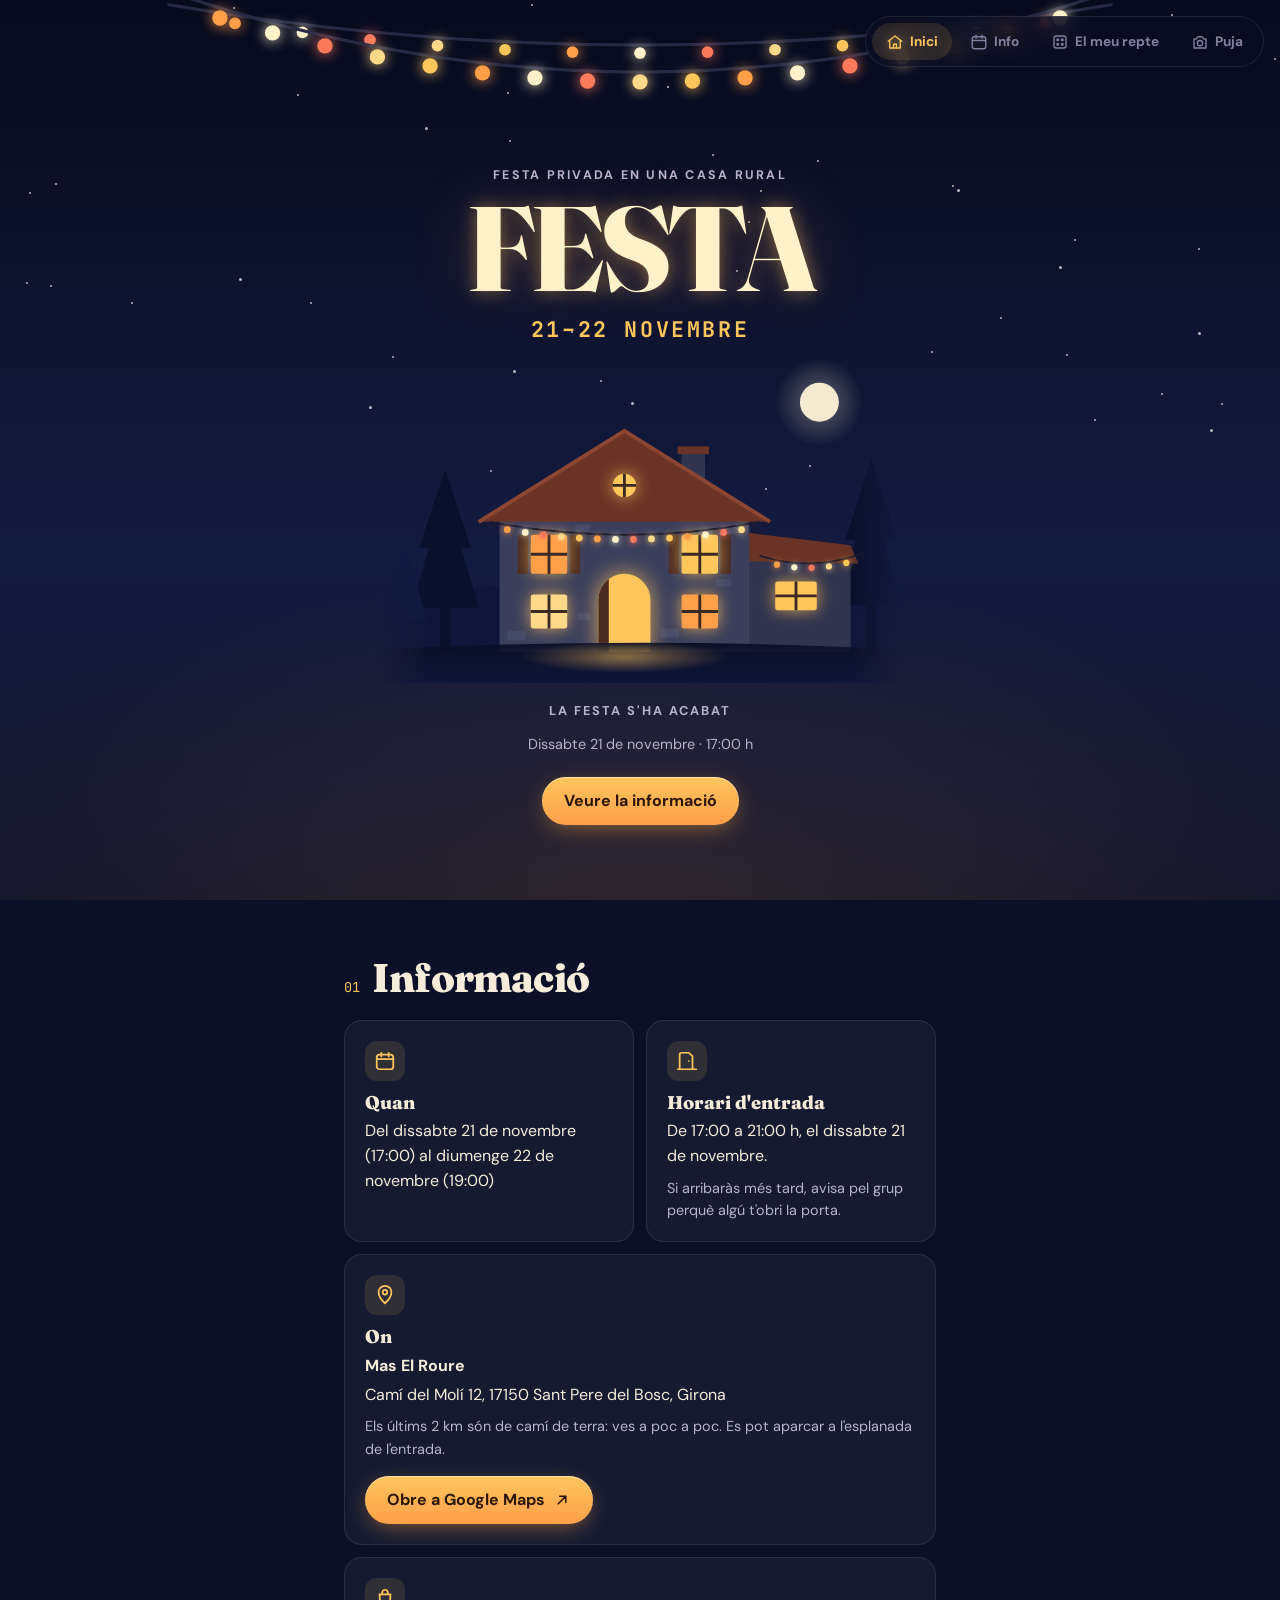
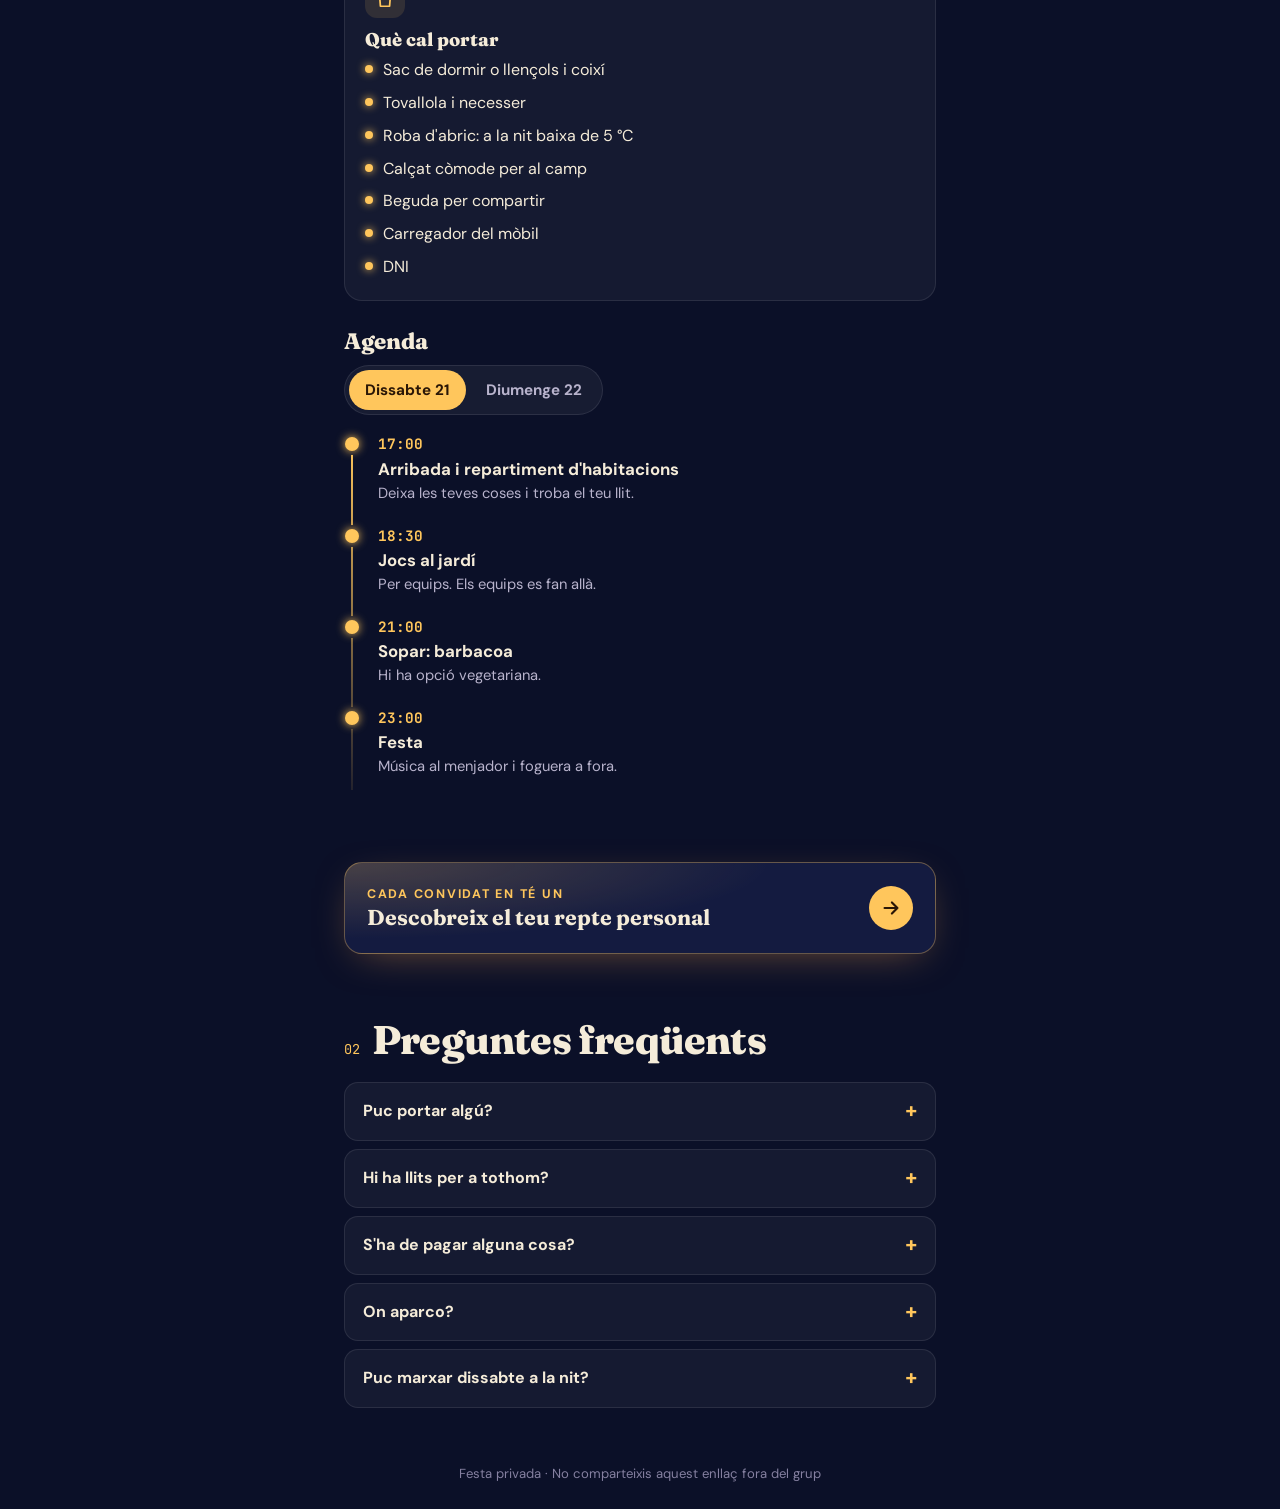
==== commit 5ec38c02: "Traducción de la web al catalán y nombre FESTA - Todos los textos visibles de index.html, reto.html " ====
--- a/index.html
+++ b/index.html
@@ -1,17 +1,17 @@
 <!doctype html>
-<html lang="es">
+<html lang="ca">
 <head>
   <meta charset="utf-8">
   <meta name="viewport" content="width=device-width, initial-scale=1, viewport-fit=cover">
-  <title>fiESTA · 21–22 noviembre</title>
-  <meta name="description" content="Toda la información de la fiesta: horarios, ubicación, agenda y tu reto personal.">
+  <title>FESTA · 21–22 novembre</title>
+  <meta name="description" content="Tota la informació de la festa: horaris, ubicació, agenda i el teu repte personal.">
   <meta name="theme-color" content="#0b1028">
   <!-- Fiesta privada: pedimos a los buscadores que no la indexen -->
   <meta name="robots" content="noindex, nofollow">
 
   <!-- Vista previa al compartir el enlace por WhatsApp -->
-  <meta property="og:title" content="fiESTA · 21–22 noviembre">
-  <meta property="og:description" content="Horarios, ubicación, agenda y tu reto personal.">
+  <meta property="og:title" content="FESTA · 21–22 novembre">
+  <meta property="og:description" content="Horaris, ubicació, agenda i el teu repte personal.">
   <meta property="og:type" content="website">
 
   <link rel="icon" href="assets/favicon.svg" type="image/svg+xml">
@@ -31,7 +31,7 @@
 </head>
 <body>
 
-<a class="saltar" href="#info">Saltar a la información</a>
+<a class="saltar" href="#info">Salta a la informació</a>
 
 <main>
 
@@ -44,13 +44,13 @@
     <svg class="guirnalda-top" id="guirnaldaTop" viewBox="0 0 400 70" aria-hidden="true"></svg>
 
     <div class="portada__texto">
-      <p class="portada__etiqueta" data-campo="etiqueta">Fiesta privada en casa rural</p>
-      <h1 class="portada__titulo" id="titulo" data-campo="nombre" data-nombre><span class="nombre__min">fi</span>ESTA</h1>
-      <p class="portada__sub" data-campo="subtitulo">21–22 NOVIEMBRE</p>
+      <p class="portada__etiqueta" data-campo="etiqueta">Festa privada en una casa rural</p>
+      <h1 class="portada__titulo" id="titulo" data-campo="nombre" data-nombre>FESTA</h1>
+      <p class="portada__sub" data-campo="subtitulo">21–22 NOVEMBRE</p>
     </div>
 
     <!-- Ilustración de la casa. Las clases (.muro, .ventana...) dan el color desde el CSS -->
-    <svg class="casa" viewBox="0 0 400 250" role="img" aria-label="Casa rural de noche con luces de fiesta">
+    <svg class="casa" viewBox="0 0 400 250" role="img" aria-label="Casa rural de nit amb llums de festa">
       <defs>
         <radialGradient id="luzSuelo" cx="50%" cy="50%" r="50%">
           <stop offset="0" stop-color="#ffc65c" stop-opacity=".45"/>
@@ -151,17 +151,17 @@
     </svg>
 
     <div class="cuenta" id="cuenta">
-      <p class="cuenta__titulo" id="cuentaTitulo">Empieza en</p>
+      <p class="cuenta__titulo" id="cuentaTitulo">Falten</p>
       <div class="cuenta__cajas" id="cuentaCajas">
-        <div class="caja"><span class="caja__num" data-u="d">--</span><span class="caja__lbl">días</span></div>
-        <div class="caja"><span class="caja__num" data-u="h">--</span><span class="caja__lbl">horas</span></div>
+        <div class="caja"><span class="caja__num" data-u="d">--</span><span class="caja__lbl">dies</span></div>
+        <div class="caja"><span class="caja__num" data-u="h">--</span><span class="caja__lbl">hores</span></div>
         <div class="caja"><span class="caja__num" data-u="m">--</span><span class="caja__lbl">min</span></div>
         <div class="caja"><span class="caja__num" data-u="s">--</span><span class="caja__lbl">seg</span></div>
       </div>
       <p class="cuenta__fecha" id="cuentaFecha"></p>
     </div>
 
-    <a class="btn btn--luz portada__cta" href="#info">Ver la información</a>
+    <a class="btn btn--luz portada__cta" href="#info">Veure la informació</a>
   </section>
 
 
@@ -169,7 +169,7 @@
   <section id="info" class="seccion" aria-labelledby="h-info">
     <header class="seccion__cab revelar">
       <p class="seccion__num">01</p>
-      <h2 id="h-info">Información</h2>
+      <h2 id="h-info">Informació</h2>
     </header>
 
     <div class="tarjetas">
@@ -177,7 +177,7 @@
         <div class="tarjeta__icono" aria-hidden="true">
           <svg viewBox="0 0 24 24"><rect x="3" y="5" width="18" height="16" rx="3"/><path d="M3 10h18M8 3v4M16 3v4"/></svg>
         </div>
-        <h3>Cuándo</h3>
+        <h3>Quan</h3>
         <p id="infoCuando"></p>
       </article>
 
@@ -185,7 +185,7 @@
         <div class="tarjeta__icono" aria-hidden="true">
           <svg viewBox="0 0 24 24"><path d="M4 21V5a2 2 0 0 1 2-2h8l4 4v14"/><path d="M2 21h20M14 12h.01"/></svg>
         </div>
-        <h3>Horario de entrada</h3>
+        <h3>Horari d'entrada</h3>
         <p id="infoEntrada"></p>
         <p class="tarjeta__nota" id="infoEntradaNota"></p>
       </article>
@@ -194,12 +194,12 @@
         <div class="tarjeta__icono" aria-hidden="true">
           <svg viewBox="0 0 24 24"><path d="M12 21s-7-6.2-7-12a7 7 0 0 1 14 0c0 5.8-7 12-7 12z"/><circle cx="12" cy="9" r="2.5"/></svg>
         </div>
-        <h3>Dónde</h3>
+        <h3>On</h3>
         <p class="lugar__nombre" id="lugarNombre"></p>
         <p id="lugarDireccion"></p>
         <p class="tarjeta__nota" id="lugarIndicaciones"></p>
         <a class="btn btn--luz" id="lugarMaps" href="#" target="_blank" rel="noopener">
-          Abrir en Google Maps
+          Obre a Google Maps
           <svg viewBox="0 0 24 24" aria-hidden="true"><path d="M7 17 17 7M9 7h8v8"/></svg>
         </a>
       </article>
@@ -208,25 +208,25 @@
         <div class="tarjeta__icono" aria-hidden="true">
           <svg viewBox="0 0 24 24"><path d="M6 8h12l-1 13H7L6 8z"/><path d="M9 8V6a3 3 0 0 1 6 0v2"/></svg>
         </div>
-        <h3>Qué llevar</h3>
+        <h3>Què cal portar</h3>
         <ul class="lista-llevar" id="listaLlevar"></ul>
       </article>
     </div>
 
     <div class="agenda revelar">
       <h3 class="agenda__titulo">Agenda</h3>
-      <div class="agenda__tabs" role="tablist" aria-label="Días" id="agendaTabs"></div>
+      <div class="agenda__tabs" role="tablist" aria-label="Dies" id="agendaTabs"></div>
       <ol class="agenda__lista" id="agendaPanel" role="tabpanel"></ol>
     </div>
   </section>
 
 
   <!-- =================================================== ENLACE AL RETO -->
-  <section class="seccion" aria-label="Tu reto">
+  <section class="seccion" aria-label="El teu repte">
     <a class="banner-reto revelar" href="reto.html">
       <span class="banner-reto__texto">
-        <span class="banner-reto__kicker">Cada invitado tiene uno</span>
-        <strong>Descubre tu reto personal</strong>
+        <span class="banner-reto__kicker">Cada convidat en té un</span>
+        <strong>Descobreix el teu repte personal</strong>
       </span>
       <svg viewBox="0 0 24 24" aria-hidden="true"><path d="M5 12h14M13 6l6 6-6 6"/></svg>
     </a>
@@ -237,7 +237,7 @@
   <section id="faq" class="seccion" aria-labelledby="h-faq">
     <header class="seccion__cab revelar">
       <p class="seccion__num">02</p>
-      <h2 id="h-faq">Preguntas frecuentes</h2>
+      <h2 id="h-faq">Preguntes freqüents</h2>
     </header>
     <!-- <details>/<summary>: acordeón nativo del navegador, accesible y sin JS -->
     <div class="faq revelar" id="faqLista"></div>
@@ -246,7 +246,7 @@
 </main>
 
 <footer class="pie">
-  <p>Fiesta privada · No compartas este enlace fuera del grupo</p>
+  <p>Festa privada · No comparteixis aquest enllaç fora del grup</p>
 </footer>
 
 
@@ -259,7 +259,7 @@
 <nav class="nav" aria-label="Menú">
   <a class="nav__item" href="#inicio" data-seccion="inicio">
     <svg viewBox="0 0 24 24" aria-hidden="true"><path d="M3 11 12 4l9 7"/><path d="M5 10v10h14V10"/><path d="M10 20v-5h4v5"/></svg>
-    <span>Inicio</span>
+    <span>Inici</span>
   </a>
   <a class="nav__item" href="#info" data-seccion="info">
     <svg viewBox="0 0 24 24" aria-hidden="true"><rect x="3" y="5" width="18" height="16" rx="3"/><path d="M3 10h18M8 3v4M16 3v4"/></svg>
@@ -267,11 +267,11 @@
   </a>
   <a class="nav__item" href="reto.html" data-seccion="reto">
     <svg viewBox="0 0 24 24" aria-hidden="true"><rect x="4" y="4" width="16" height="16" rx="3"/><circle cx="9" cy="9" r="1.2"/><circle cx="15" cy="15" r="1.2"/><circle cx="15" cy="9" r="1.2"/><circle cx="9" cy="15" r="1.2"/></svg>
-    <span>Mi reto</span>
+    <span>El meu repte</span>
   </a>
   <a class="nav__item" href="reto.html#subir" data-seccion="subir">
     <svg viewBox="0 0 24 24" aria-hidden="true"><path d="M4 8h3l2-3h6l2 3h3v12H4z"/><circle cx="12" cy="13.5" r="3.5"/></svg>
-    <span>Subir</span>
+    <span>Puja</span>
   </a>
 </nav>
 
--- a/css/styles.css
+++ b/css/styles.css
@@ -144,8 +144,8 @@
   font-size: .78rem; font-weight: 700; letter-spacing: .18em; text-transform: uppercase;
   color: var(--texto-2);
 }
-/* "fiESTA": sin ligaduras (Fraunces une la "f" y la "i" en un solo glifo "ﬁ")
-   y con las minúsculas en otro color para que se distingan bien. */
+/* Título: sin ligaduras (Fraunces une p. ej. "fi" en un solo glifo "ﬁ").
+   Si el nombre empieza en minúscula, esas letras van en otro color. */
 .portada__titulo, .cabecera__marca {
   font-variant-ligatures: none;
   font-feature-settings: "liga" 0, "clig" 0, "dlig" 0;
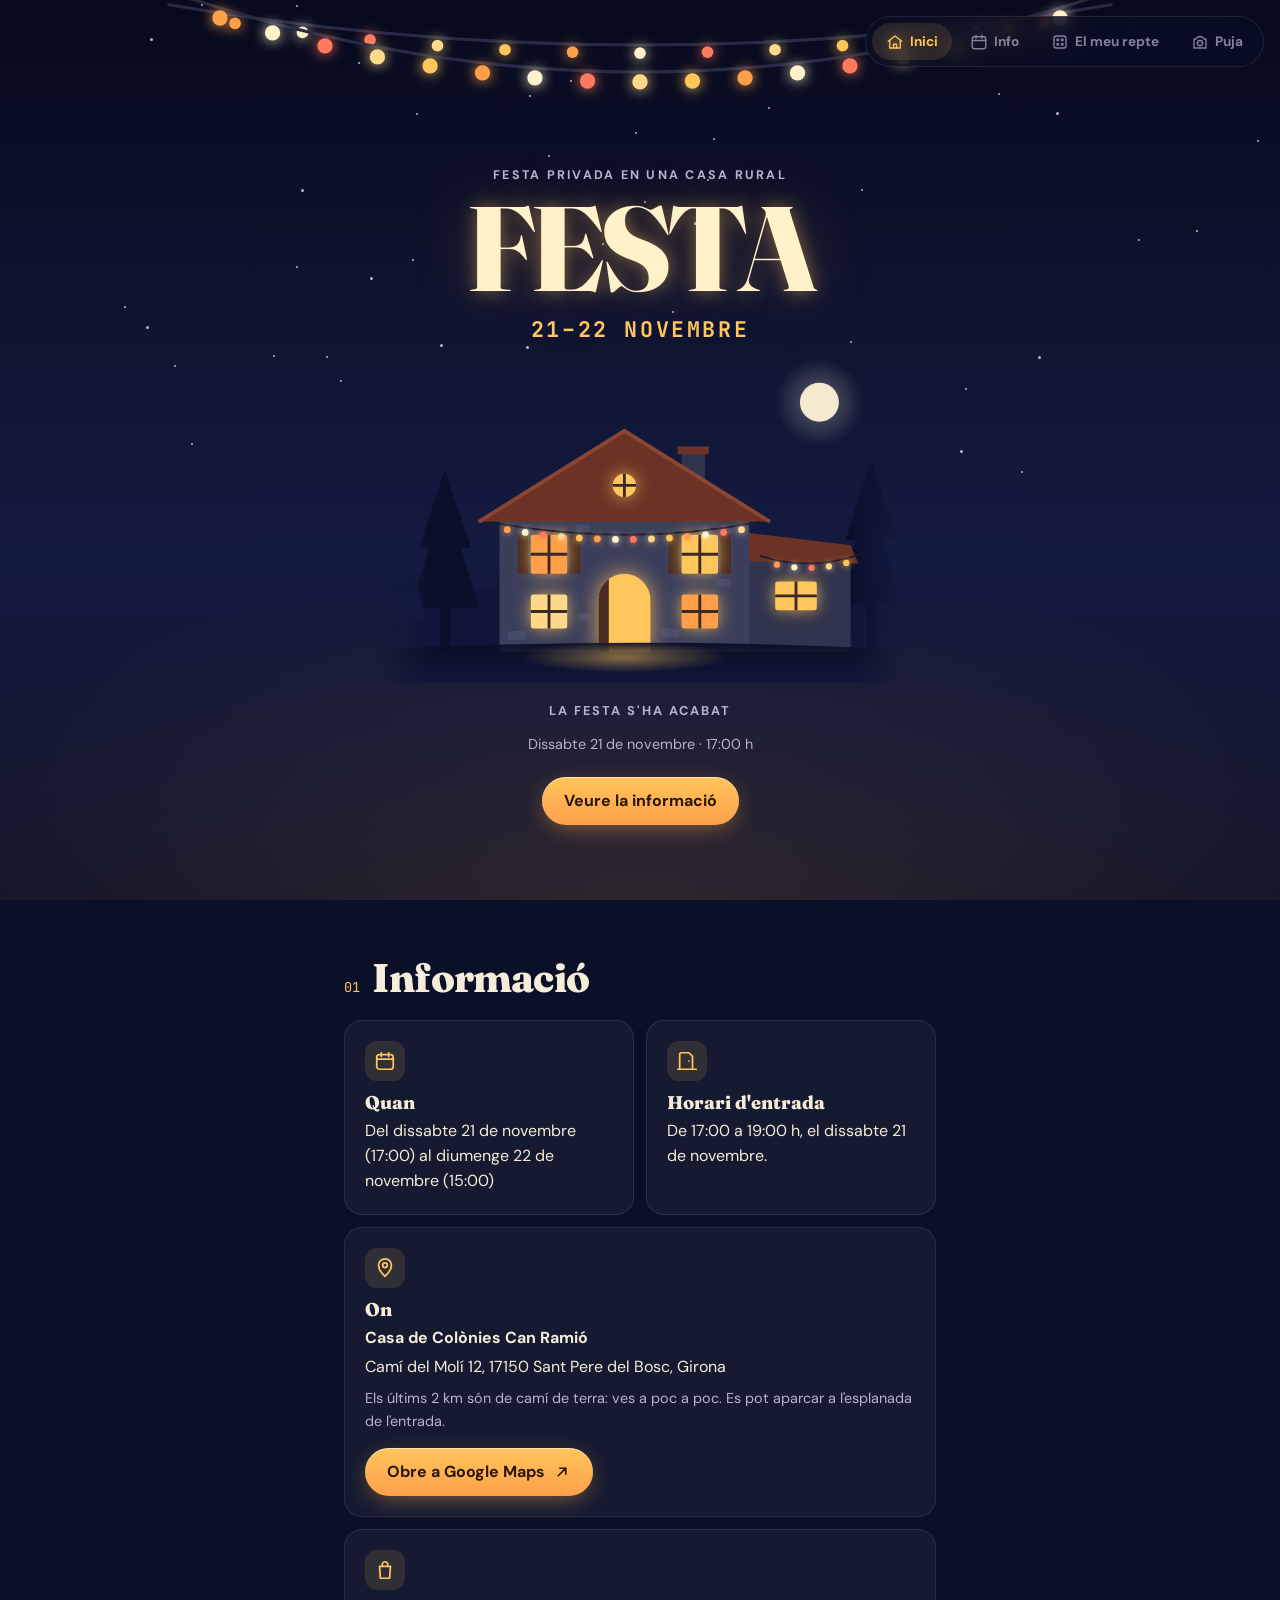
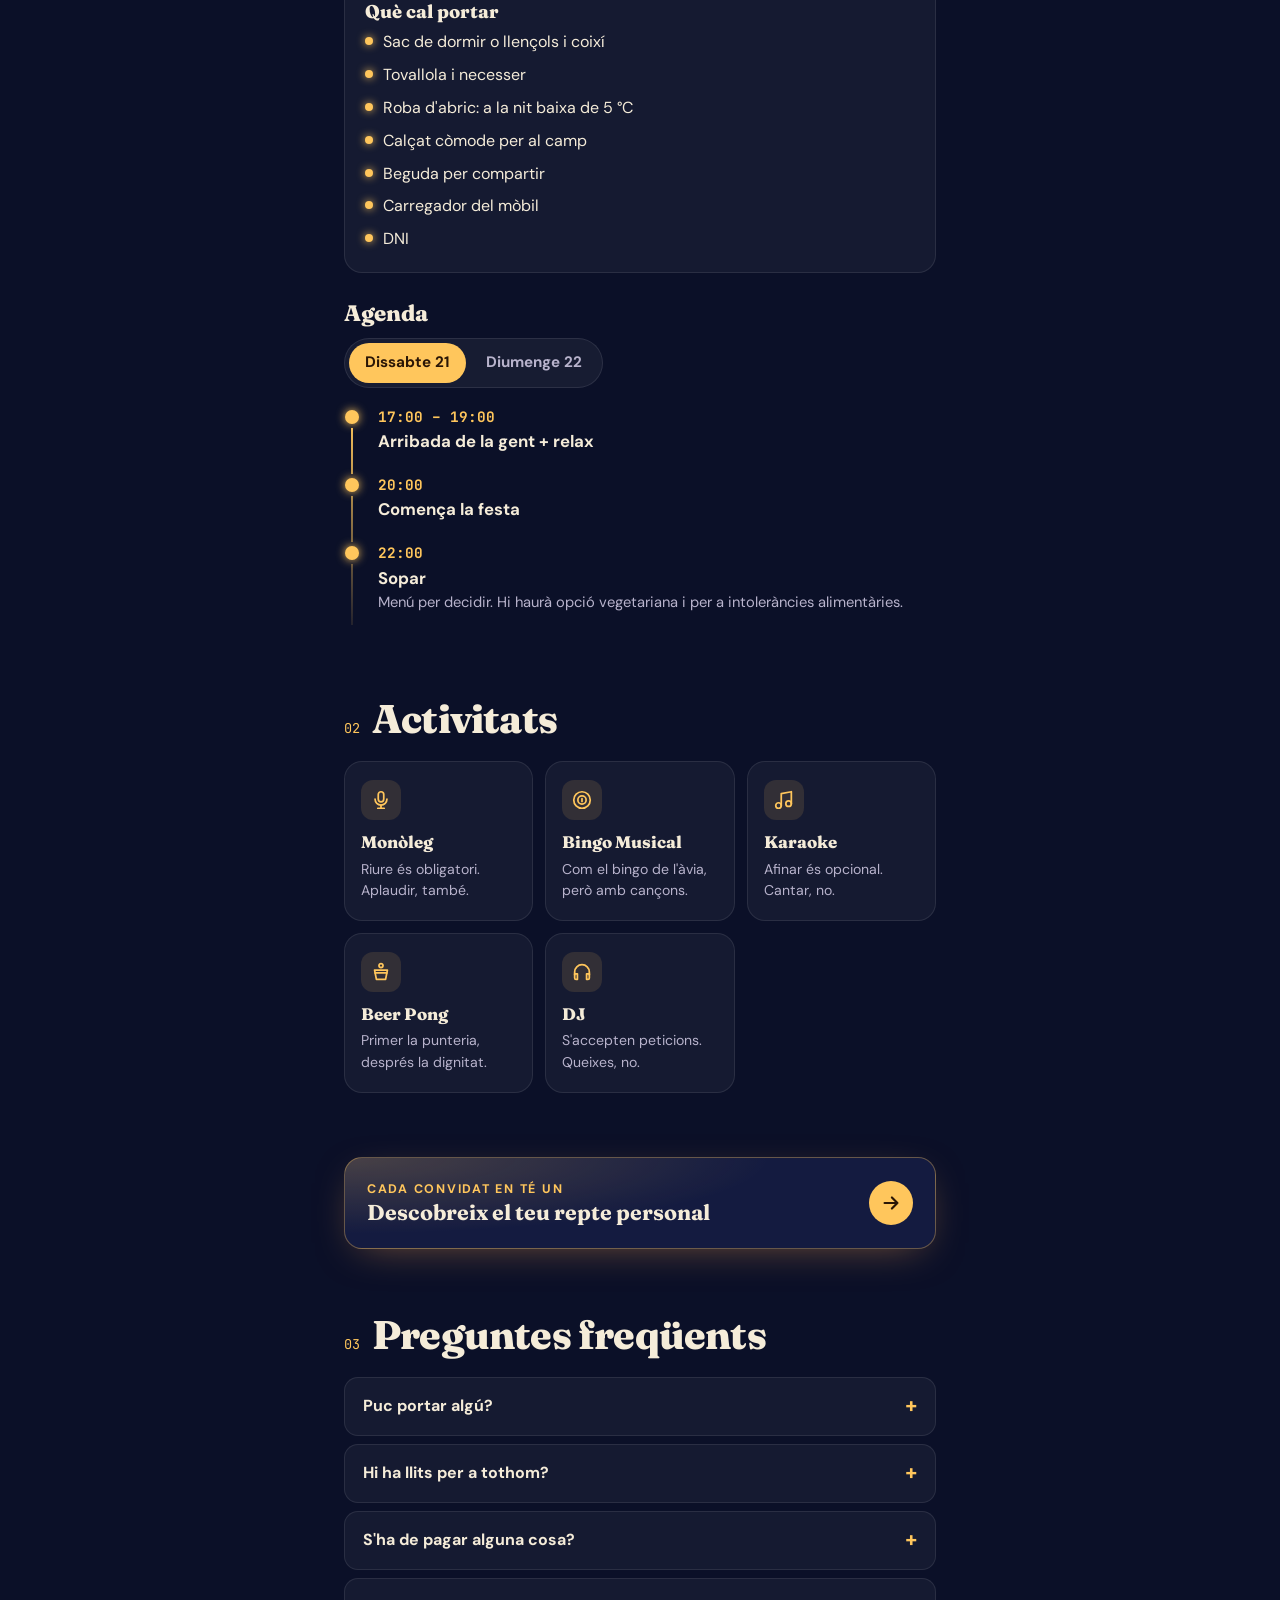
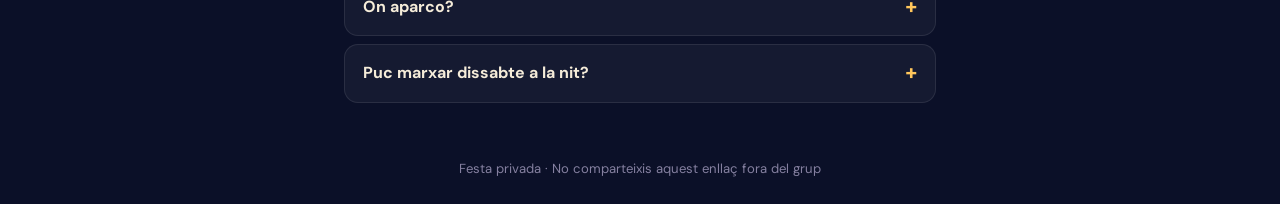
==== commit 88a818ff: "Información real de la fiesta y nuevo apartado de actividades - Fin de la fiesta: diumenge 22 a les " ====
--- a/index.html
+++ b/index.html
@@ -221,6 +221,18 @@
   </section>
 
 
+  <!-- =================================================== ACTIVIDADES
+       Sin horas (las horas están en la agenda). Las tarjetas las pinta info.js
+       a partir de FIESTA.actividades. -->
+  <section id="activitats" class="seccion" aria-labelledby="h-activitats">
+    <header class="seccion__cab revelar">
+      <p class="seccion__num">02</p>
+      <h2 id="h-activitats">Activitats</h2>
+    </header>
+    <ul class="actividades revelar" id="listaActividades"></ul>
+  </section>
+
+
   <!-- =================================================== ENLACE AL RETO -->
   <section class="seccion" aria-label="El teu repte">
     <a class="banner-reto revelar" href="reto.html">
@@ -236,7 +248,7 @@
   <!-- =================================================== FAQ -->
   <section id="faq" class="seccion" aria-labelledby="h-faq">
     <header class="seccion__cab revelar">
-      <p class="seccion__num">02</p>
+      <p class="seccion__num">03</p>
       <h2 id="h-faq">Preguntes freqüents</h2>
     </header>
     <!-- <details>/<summary>: acordeón nativo del navegador, accesible y sin JS -->
--- a/css/styles.css
+++ b/css/styles.css
@@ -314,6 +314,14 @@
 .evento__titulo { font-weight: 700; font-size: 1.05rem; }
 .evento__detalle { font-size: .92rem; color: var(--texto-2); }
 .evento--entra { animation: entrar .45s var(--ease) both; animation-delay: calc(var(--i) * 60ms); }
+
+/* actividades: rejilla de 2 columnas ya en móvil (son tarjetas cortas) */
+.actividades { list-style: none; margin: 0; padding: 0; display: grid; grid-template-columns: 1fr 1fr; gap: 12px; }
+.actividad { padding: 18px 16px; }
+.actividad h3 { font-size: 1.05rem; line-height: 1.2; }
+.actividad__texto { font-size: .88rem; color: var(--texto-2); }
+/* si el número es impar, la última ocupa toda la fila */
+.actividad:last-child:nth-child(odd) { grid-column: 1 / -1; }
 
 /* FAQ */
 .faq { display: grid; gap: 8px; }
@@ -491,6 +499,110 @@
 }
 .aviso--error[hidden] { display: none; }
 
+.aviso--demo {
+  display: block; padding: 12px 14px; border-radius: 12px;
+  background: rgba(143, 211, 255, .1); border: 1px dashed rgba(143, 211, 255, .45); color: #cdeaff;
+}
+
+/* ---------- 5c. Formulario de subida ---------- */
+.seccion__intro { margin: -8px 0 16px; color: var(--texto-2); }
+.seccion__intro + .aviso, .aviso + .form, .aviso + .aviso { margin-top: 0; margin-bottom: 14px; }
+
+.form { display: grid; gap: 20px; }
+.campo { display: grid; gap: 8px; }
+.campo__label { font-weight: 700; font-size: .95rem; }
+.campo__input {
+  width: 100%; min-height: 50px; padding: 12px 14px;
+  border-radius: 12px; border: 1px solid var(--borde);
+  background: rgba(0, 0, 0, .25); color: var(--texto);
+  font: 500 16px/1.3 var(--f-texto);   /* 16px: evita el zoom automático de iOS */
+  transition: border-color .2s var(--ease), box-shadow .2s var(--ease);
+}
+.campo__input::placeholder { color: var(--texto-3); }
+.campo__input:focus { outline: none; border-color: var(--luz); box-shadow: 0 0 0 3px rgba(255, 198, 92, .2); }
+.campo__input:disabled { opacity: .6; }
+.campo__reto { display: flex; align-items: baseline; gap: 10px; flex-wrap: wrap; }
+.campo__reto strong { font-family: var(--f-num); color: var(--luz); font-size: 1.05rem; }
+.campo__reto span { font-size: .85rem; color: var(--texto-3); }
+.campo__error { font-size: .88rem; color: #ffb4a3; }
+.campo__nota { font-size: .88rem; color: var(--luz); }
+
+/* selector de archivo: el <label> hace de zona grande y táctil */
+.selector {
+  display: block; cursor: pointer;
+  border-radius: 14px;
+  border: 1.5px dashed rgba(255, 198, 92, .45);
+  background: rgba(255, 198, 92, .05);
+  transition: border-color .2s var(--ease), background .2s var(--ease);
+  -webkit-tap-highlight-color: transparent;
+}
+.selector:focus-within { border-color: var(--luz); box-shadow: 0 0 0 3px rgba(255, 198, 92, .2); }
+@media (hover: hover) { .selector:hover { background: rgba(255, 198, 92, .09); } }
+.selector--lleno { border-style: solid; border-color: var(--borde); background: rgba(0, 0, 0, .2); }
+.selector__vacio {
+  display: grid; justify-items: center; gap: 6px; padding: 26px 16px; text-align: center;
+}
+.selector__vacio svg { width: 30px; height: 30px; fill: none; stroke: var(--luz); stroke-width: 2; stroke-linecap: round; stroke-linejoin: round; }
+.selector__titulo { font-weight: 700; }
+.selector__ayuda { font-size: .82rem; color: var(--texto-3); }
+.selector__lleno { display: flex; align-items: center; gap: 12px; padding: 10px; }
+.selector__preview {
+  flex: none; width: 64px; height: 64px; border-radius: 10px; overflow: hidden;
+  background: rgba(255, 255, 255, .06);
+}
+.selector__preview img, .selector__preview video { width: 100%; height: 100%; object-fit: cover; display: block; }
+.selector__info { flex: 1; min-width: 0; display: grid; gap: 2px; }
+.selector__nombre { font-weight: 700; font-size: .92rem; white-space: nowrap; overflow: hidden; text-overflow: ellipsis; }
+.selector__peso { font-size: .82rem; color: var(--texto-3); }
+.selector__cambiar { flex: none; font-size: .85rem; font-weight: 700; color: var(--luz); padding: 6px 8px; }
+
+.form__enviar { width: 100%; }
+.form__enviar:disabled { opacity: .55; cursor: default; transform: none; }
+
+/* barra de progreso */
+.progreso { display: grid; gap: 8px; }
+.progreso__barra {
+  height: 10px; border-radius: 999px; overflow: hidden;
+  background: rgba(255, 255, 255, .08);
+}
+.progreso__relleno {
+  display: block; height: 100%; width: 0;
+  border-radius: inherit;
+  background: linear-gradient(90deg, var(--luz-2), var(--luz));
+  box-shadow: 0 0 12px rgba(255, 198, 92, .6);
+  transition: width .25s linear;
+}
+/* sin % conocido: rayas que se mueven */
+.progreso--indeterminado .progreso__relleno {
+  background: repeating-linear-gradient(-45deg, var(--luz) 0 10px, var(--luz-2) 10px 20px);
+  background-size: 28px 100%;
+  animation: rayas .8s linear infinite;
+}
+.progreso__texto { font-family: var(--f-num); font-weight: 700; font-size: .95rem; text-align: center; }
+.progreso__nota { font-size: .8rem; color: var(--texto-3); text-align: center; }
+
+.mensaje--error {
+  padding: 12px 14px; border-radius: 12px;
+  background: rgba(255, 122, 92, .12); border: 1px solid rgba(255, 122, 92, .35); color: #ffd2c6;
+  font-size: .92rem;
+}
+
+/* éxito */
+.exito { text-align: center; display: grid; justify-items: center; gap: 8px; animation: entrar .5s var(--ease); }
+.exito:focus { outline: none; }
+.exito__icono {
+  width: 64px; height: 64px; border-radius: 50%; display: grid; place-items: center;
+  background: var(--luz); box-shadow: 0 0 30px rgba(255, 198, 92, .5);
+  animation: latido .6s var(--ease) .2s both;
+}
+.exito__icono svg { width: 32px; height: 32px; fill: none; stroke: #2a1606; stroke-width: 3; stroke-linecap: round; stroke-linejoin: round; }
+.exito h3 { font-size: 1.5rem; margin-top: 6px; }
+.exito p { color: var(--texto-2); overflow-wrap: anywhere; }
+.btn--secundario {
+  margin-top: 8px; background: transparent; color: var(--luz);
+  border: 1.5px solid rgba(255, 198, 92, .5);
+}
+
 /* confeti */
 .confeti { position: fixed; inset: 0; pointer-events: none; z-index: 60; overflow: hidden; }
 .confeti__pieza { position: absolute; width: 8px; height: 12px; border-radius: 2px; }
@@ -532,6 +644,7 @@
 }
 @keyframes entrar { from { opacity: 0; transform: translateY(8px); } to { opacity: 1; transform: none; } }
 @keyframes correr { to { background-position: 18px 0; } }
+@keyframes rayas { to { background-position: 28px 0; } }
 @keyframes latido { 0% { transform: scale(1); } 40% { transform: scale(1.12); } 100% { transform: scale(1); } }
 .humo circle { transform-box: fill-box; transform-origin: center; }
 
@@ -547,6 +660,8 @@
   .tarjetas { grid-template-columns: 1fr 1fr; }
   .tarjeta--ancha { grid-column: 1 / -1; }
   .tarjeta .btn { width: auto; }
+  .actividades { grid-template-columns: repeat(3, 1fr); }
+  .actividad:last-child:nth-child(odd) { grid-column: auto; }
 }
 
 @media (min-width: 900px) {
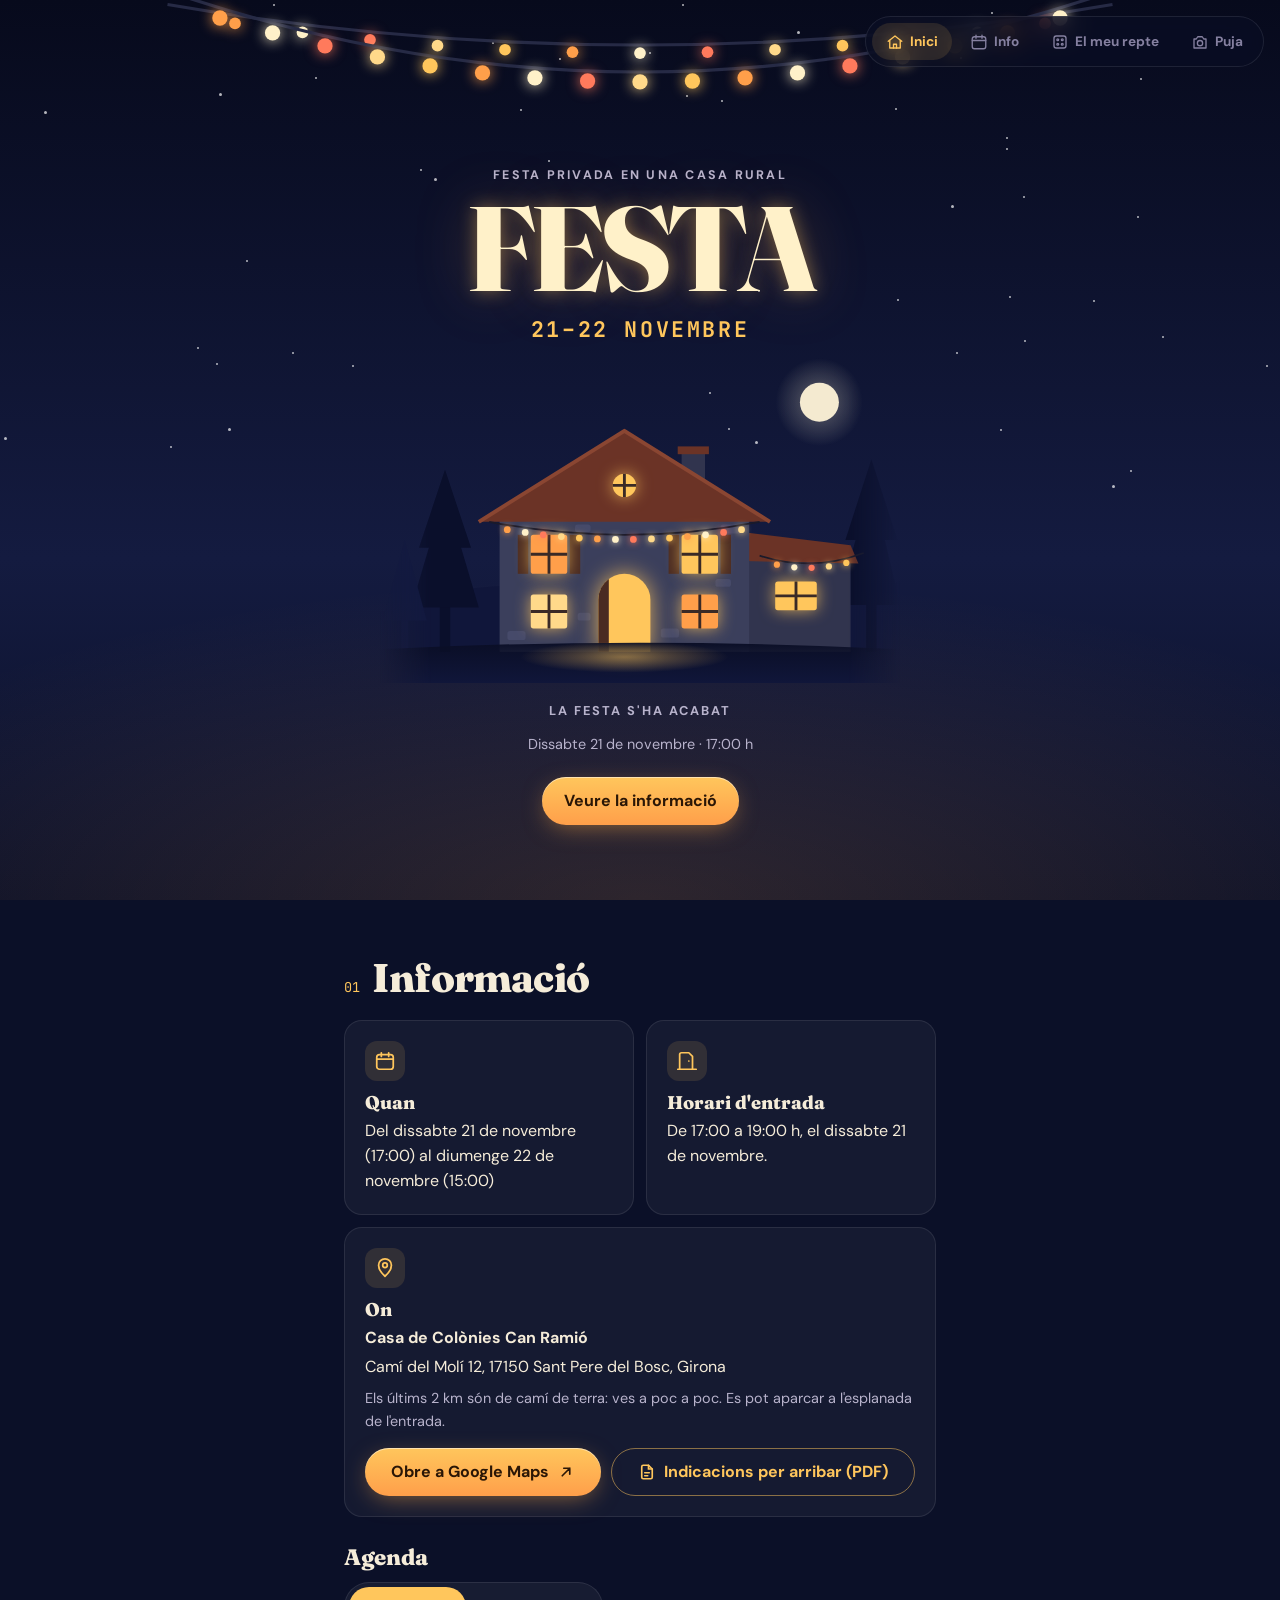
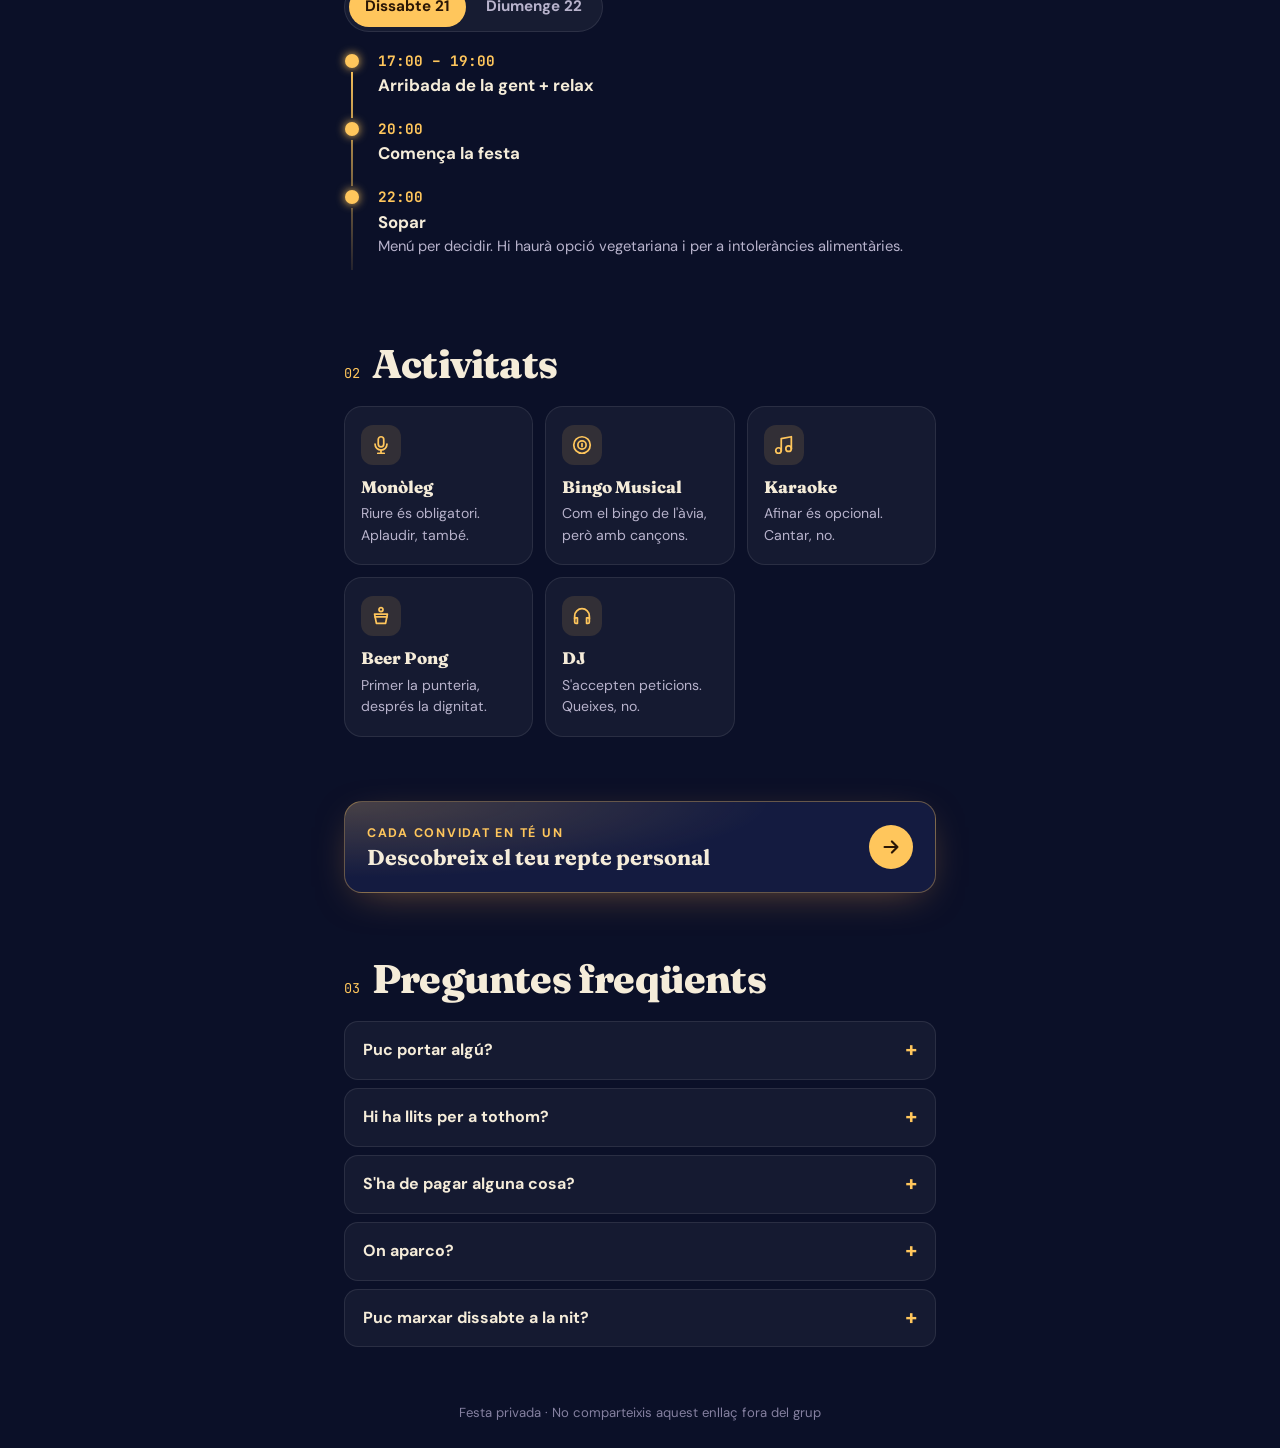
==== commit ca53e2cb: "Ubicación: botón al PDF de cómo llegar; ocultar "Què cal portar" - Nuevo botón "Indicacions per arri" ====
--- a/index.html
+++ b/index.html
@@ -198,13 +198,22 @@
         <p class="lugar__nombre" id="lugarNombre"></p>
         <p id="lugarDireccion"></p>
         <p class="tarjeta__nota" id="lugarIndicaciones"></p>
-        <a class="btn btn--luz" id="lugarMaps" href="#" target="_blank" rel="noopener">
-          Obre a Google Maps
-          <svg viewBox="0 0 24 24" aria-hidden="true"><path d="M7 17 17 7M9 7h8v8"/></svg>
-        </a>
+        <!-- Los dos botones van juntos: apilados en móvil, en fila en pantallas anchas -->
+        <div class="tarjeta__botones">
+          <a class="btn btn--luz" id="lugarMaps" href="#" target="_blank" rel="noopener">
+            Obre a Google Maps
+            <svg viewBox="0 0 24 24" aria-hidden="true"><path d="M7 17 17 7M9 7h8v8"/></svg>
+          </a>
+          <!-- href desde FIESTA.lugar.pdf; si está vacío, info.js oculta el botón -->
+          <a class="btn btn--secundario" id="lugarPdf" href="#" target="_blank" rel="noopener" hidden>
+            <svg viewBox="0 0 24 24" aria-hidden="true"><path d="M14 3H7a2 2 0 0 0-2 2v14a2 2 0 0 0 2 2h10a2 2 0 0 0 2-2V8z"/><path d="M14 3v5h5M9 13h6M9 17h4"/></svg>
+            Indicacions per arribar (PDF)
+          </a>
+        </div>
       </article>
 
-      <article class="tarjeta tarjeta--ancha revelar">
+      <!-- "Què cal portar": oculto mientras FIESTA.mostrarLlevar sea false -->
+      <article class="tarjeta tarjeta--ancha revelar" id="tarjetaLlevar">
         <div class="tarjeta__icono" aria-hidden="true">
           <svg viewBox="0 0 24 24"><path d="M6 8h12l-1 13H7L6 8z"/><path d="M9 8V6a3 3 0 0 1 6 0v2"/></svg>
         </div>
--- a/css/styles.css
+++ b/css/styles.css
@@ -16,6 +16,11 @@
   --luz-2: #ff9f4a;
   --luz-3: #ff7a5c;
   --luz-blanca: #fff1c9;
+
+  /* dificultad de los retos (semáforo) */
+  --facil: #7ee08f;
+  --medio: #ffd84d;
+  --dificil: #ff6b5c;
 
   /* casa */
   --muro: #3b3f5c;
@@ -271,6 +276,10 @@
 .tarjeta__icono svg { width: 22px; height: 22px; fill: none; stroke: var(--luz); stroke-width: 1.9; stroke-linecap: round; stroke-linejoin: round; }
 .tarjeta__nota { margin-top: 8px !important; font-size: .9rem; color: var(--texto-2); }
 .tarjeta .btn { margin-top: 16px; width: 100%; }
+/* grupo de botones en una tarjeta (Maps + PDF): apilados en móvil */
+.tarjeta__botones { display: flex; flex-wrap: wrap; gap: 10px; margin-top: 16px; }
+/* line-height 1.25: si en un móvil muy estrecho el texto parte en 2 líneas, que no se monten */
+.tarjeta__botones .btn { margin-top: 0; line-height: 1.25; text-align: center; }
 .lugar__nombre { font-weight: 700; }
 .tarjeta--pronto { text-align: center; color: var(--texto-2); border-style: dashed; }
 
@@ -399,6 +408,68 @@
 
 .seccion--reto { padding-top: 28px; }
 
+/* elección de dificultad */
+.eleccion {
+  padding: 24px 20px;
+  border-radius: 28px;
+  text-align: center;
+  background: var(--tarjeta);
+  border: 1px solid var(--borde);
+}
+.eleccion__titulo { font-family: var(--f-titulo); font-weight: 800; font-size: 1.45rem; line-height: 1.2; }
+.eleccion__nota { margin-top: 4px; font-size: .9rem; color: var(--texto-2); }
+.eleccion__botones { display: grid; gap: 10px; margin-top: 18px; }
+
+/* cada botón usa su color con la variable --c */
+.btn-dif {
+  --c: var(--luz);
+  display: flex; align-items: center; justify-content: center; gap: 12px;
+  min-height: 56px; padding: 12px 20px;
+  border-radius: 16px;
+  /* primera línea = alternativa para móviles viejos sin color-mix() */
+  border: 1.5px solid var(--c); border-color: color-mix(in srgb, var(--c) 55%, transparent);
+  background: rgba(255, 255, 255, .05); background: color-mix(in srgb, var(--c) 12%, transparent);
+  color: var(--texto); font: 700 1.1rem/1 var(--f-texto);
+  cursor: pointer; -webkit-tap-highlight-color: transparent;
+  transition: transform .2s var(--ease), background .2s var(--ease);
+}
+.btn-dif:active { transform: scale(.97); }
+@media (hover: hover) { .btn-dif:hover { background: color-mix(in srgb, var(--c) 22%, transparent); } }
+.btn-dif:focus-visible { outline: 2px solid var(--c); outline-offset: 3px; }
+.btn-dif__punto { width: 12px; height: 12px; border-radius: 50%; background: var(--c); box-shadow: 0 0 10px var(--c); }
+.btn-dif--facil { --c: var(--facil); }
+.btn-dif--medio { --c: var(--medio); }
+.btn-dif--dificil { --c: var(--dificil); }
+
+/* etiqueta de color con la dificultad (máquina y resultado) */
+.chip-dif {
+  --c: var(--luz);
+  display: inline-block; margin-bottom: 10px; padding: 5px 12px;
+  border-radius: 999px; border: 1px solid var(--c);
+  background: rgba(255, 255, 255, .06); background: color-mix(in srgb, var(--c) 16%, transparent);
+  color: var(--c); font-size: .78rem; font-weight: 700; letter-spacing: .12em; text-transform: uppercase;
+}
+.chip-dif--facil { --c: var(--facil); }
+.chip-dif--medio { --c: var(--medio); }
+.chip-dif--dificil { --c: var(--dificil); }
+.maquina .chip-dif { margin-bottom: 8px; }
+
+/* diálogo de confirmación */
+.dialogo {
+  width: min(100% - 2 * var(--gutter), 360px);
+  padding: 24px 20px 20px;
+  border-radius: 22px; border: 1px solid rgba(255, 198, 92, .35);
+  background: var(--noche-2); color: var(--texto);
+  text-align: center;
+  box-shadow: 0 30px 80px -20px rgba(0, 0, 0, .8);
+}
+.dialogo[open] { animation: entrar .3s var(--ease); }
+.dialogo::backdrop { background: rgba(5, 6, 18, .7); backdrop-filter: blur(3px); }
+.dialogo__titulo { font-family: var(--f-titulo); font-weight: 800; font-size: 1.6rem; }
+.dialogo__texto { margin-top: 6px; color: var(--texto-2); }
+.dialogo__botones { display: grid; grid-template-columns: 1fr 1fr; gap: 10px; margin-top: 20px; }
+.dialogo__botones .btn { margin: 0; padding-left: 10px; padding-right: 10px; }
+
 /* máquina tragaperras */
 .maquina {
   position: relative;
@@ -660,6 +731,7 @@
   .tarjetas { grid-template-columns: 1fr 1fr; }
   .tarjeta--ancha { grid-column: 1 / -1; }
   .tarjeta .btn { width: auto; }
+  .tarjeta__botones .btn { flex: 1 1 auto; }
   .actividades { grid-template-columns: repeat(3, 1fr); }
   .actividad:last-child:nth-child(odd) { grid-column: auto; }
 }
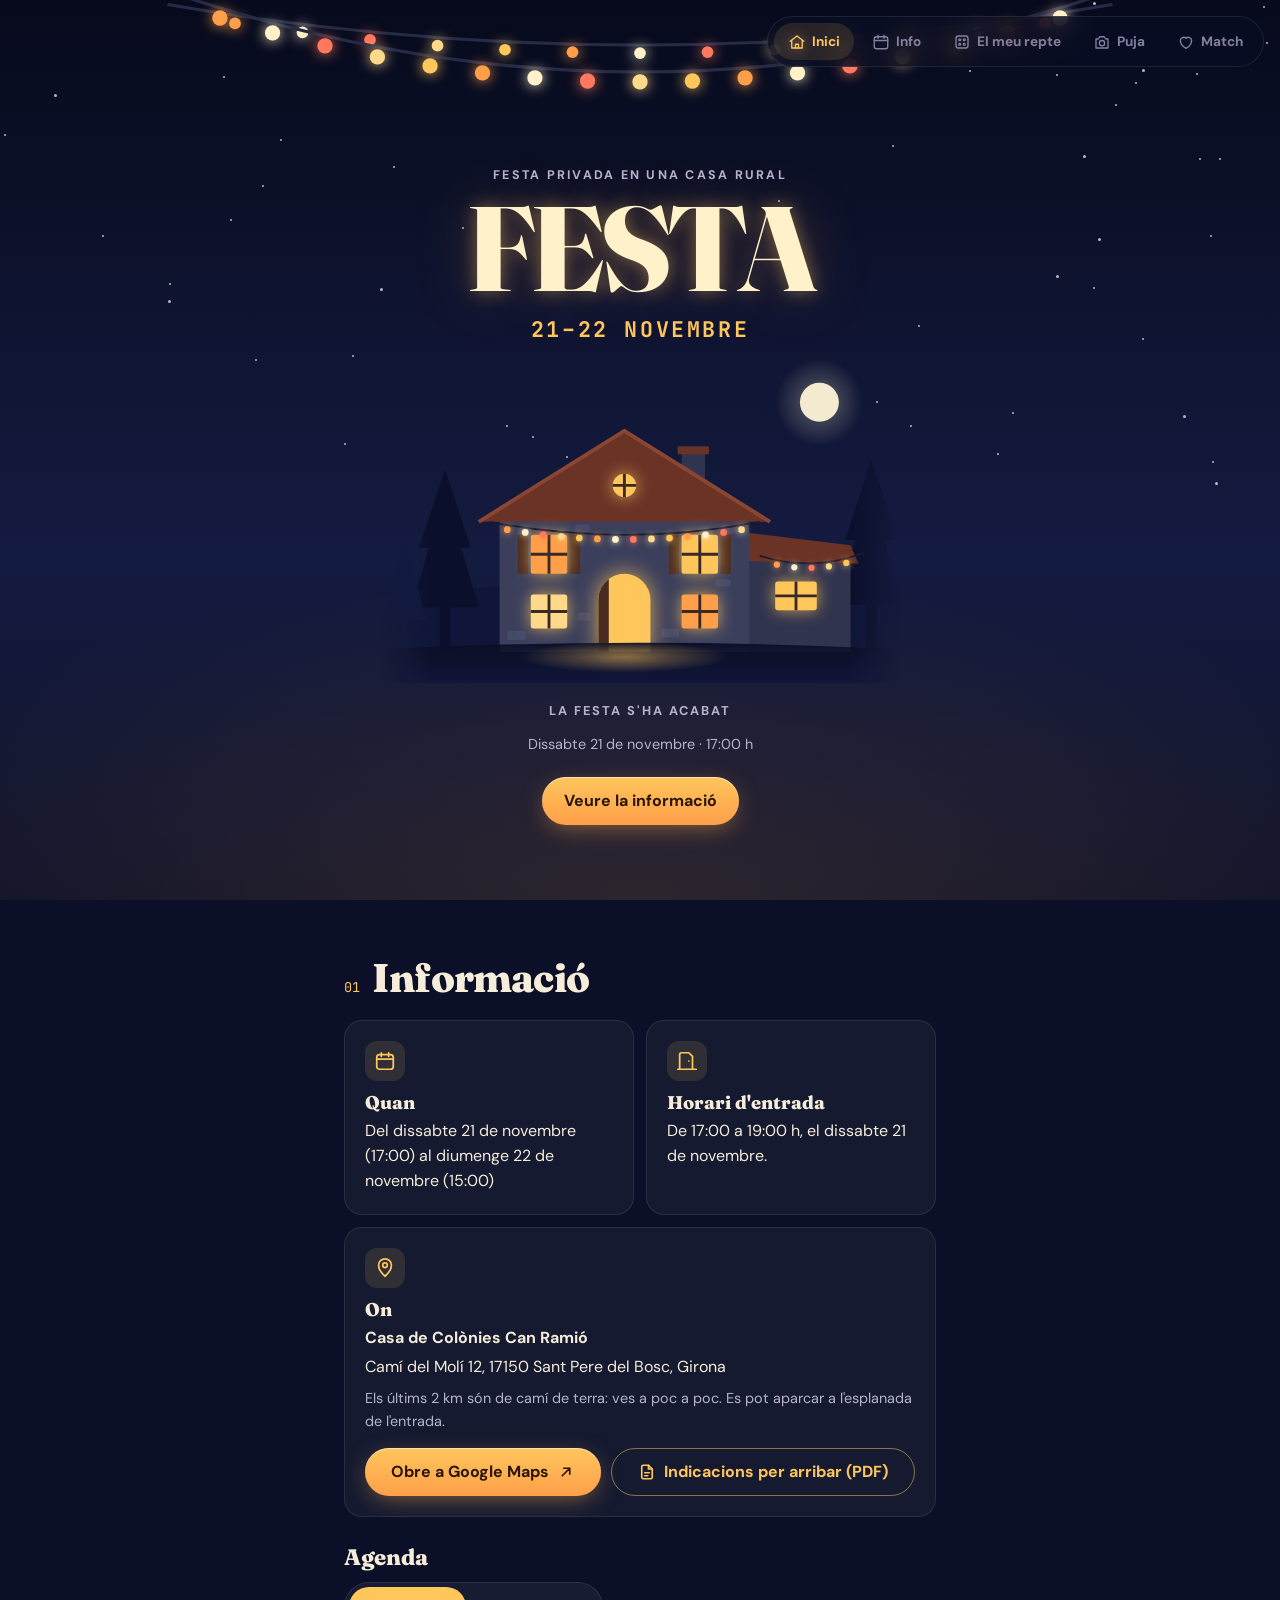
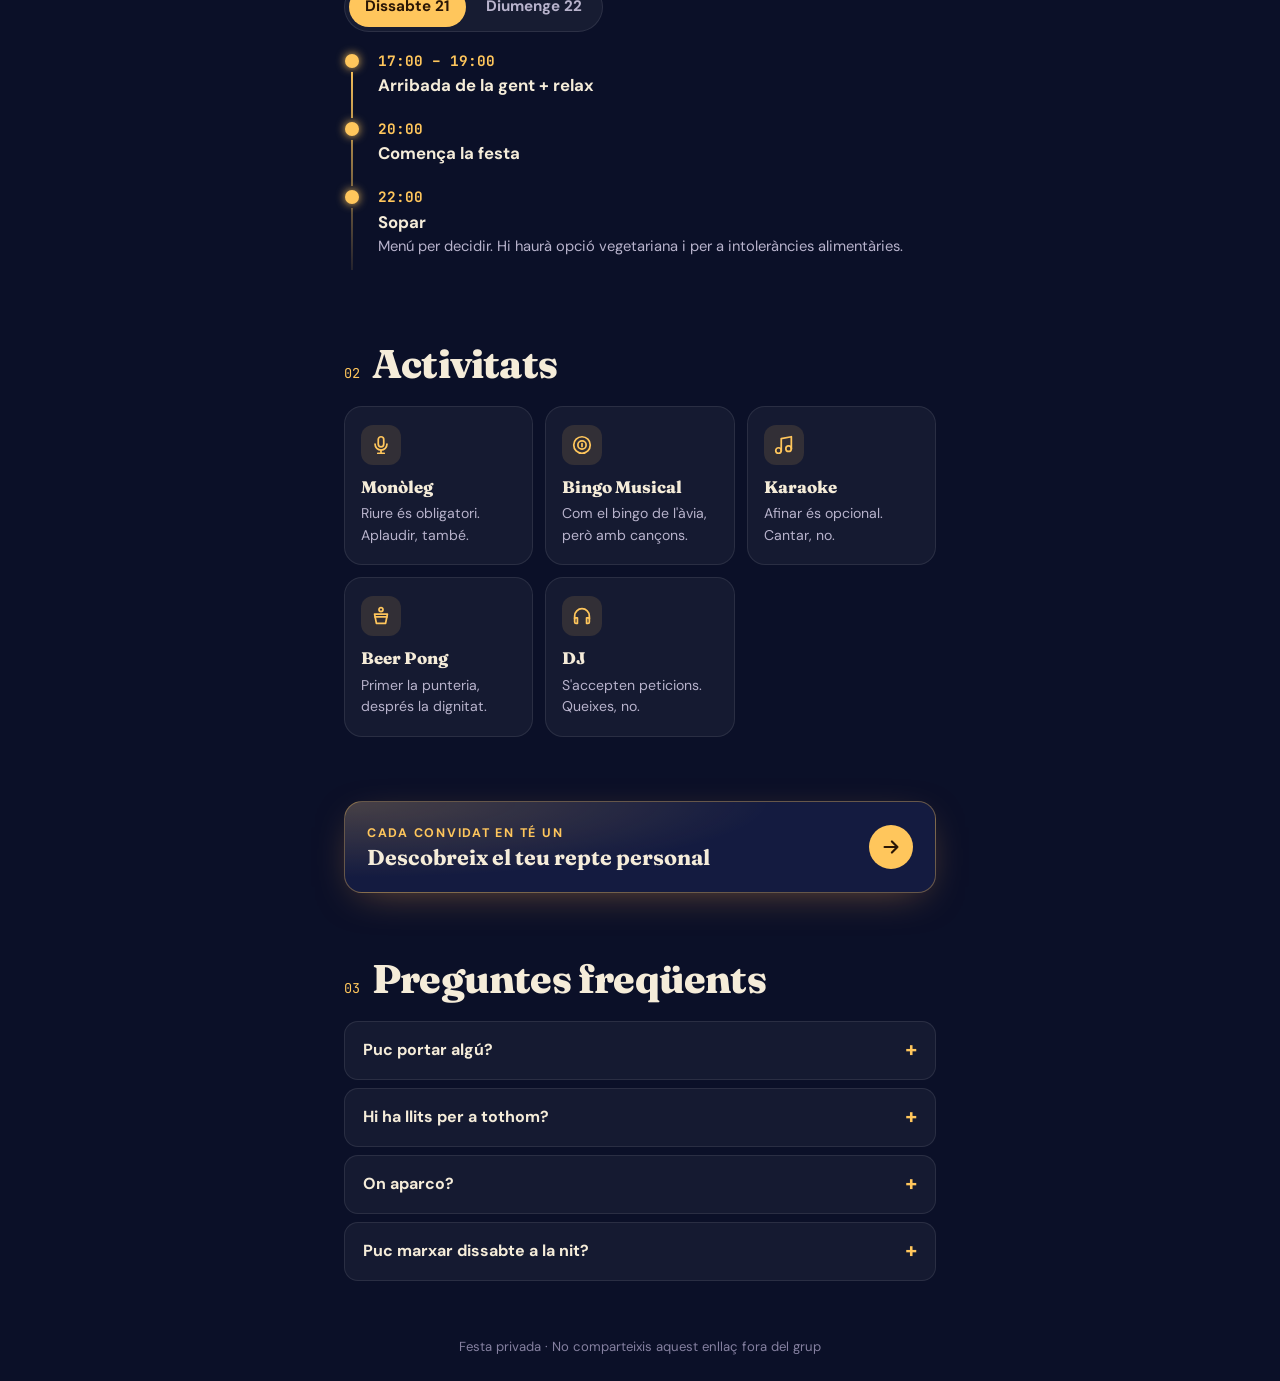
==== commit ff9c7e82: "Match de la festa: likes privados y matches mutuos - match.html + js/match.js: registro con nombre y" ====
--- a/index.html
+++ b/index.html
@@ -272,8 +272,8 @@
 
 
 <!-- =================================================== MENÚ
-     El mismo menú está en index.html y reto.html (copiado: es HTML estático).
-     Si lo cambias aquí, cámbialo también en la otra página.
+     El mismo menú está en index.html, reto.html y match.html (copiado: es HTML estático).
+     Si lo cambias aquí, cámbialo también en las otras páginas.
      - Enlaces de ESTA página: href="#seccion"  (solo hace scroll)
      - Enlaces de la otra:     href="reto.html#seccion"  (cambia de página)
      data-seccion = id de la sección que resalta el enlace al hacer scroll. -->
@@ -294,6 +294,10 @@
     <svg viewBox="0 0 24 24" aria-hidden="true"><path d="M4 8h3l2-3h6l2 3h3v12H4z"/><circle cx="12" cy="13.5" r="3.5"/></svg>
     <span>Puja</span>
   </a>
+  <a class="nav__item" href="match.html" data-seccion="match">
+    <svg viewBox="0 0 24 24" aria-hidden="true"><path d="M12 20.5s-7.5-4.6-7.5-10.6A4.3 4.3 0 0 1 12 7.2a4.3 4.3 0 0 1 7.5 2.7c0 6-7.5 10.6-7.5 10.6z"/></svg>
+    <span>Match</span>
+  </a>
 </nav>
 
 </body>
--- a/css/styles.css
+++ b/css/styles.css
@@ -21,6 +21,7 @@
   --facil: #7ee08f;
   --medio: #ffd84d;
   --dificil: #ff6b5c;
+  --cor: #ff8fb1;      /* rosa del Match */
 
   /* casa */
   --muro: #3b3f5c;
@@ -556,6 +557,8 @@
 }
 .resultado__captura svg { width: 18px; height: 18px; fill: none; stroke: var(--luz); stroke-width: 2; stroke-linejoin: round; }
 .resultado .btn { display: flex; margin: 18px auto 0; max-width: 300px; }
+.resultado .resultado__cambiar { margin-top: 10px; width: 100%; }
+.resultado__nota { margin-top: 14px; font-size: .85rem; color: var(--texto-3); }
 
 /* avisos */
 .aviso {
@@ -674,6 +677,123 @@
   border: 1.5px solid rgba(255, 198, 92, .5);
 }
 
+/* ---------- 5d. Match de la festa ---------- */
+.seccion--match { padding-top: 28px; display: grid; gap: 16px; }
+.seccion--match > .aviso { margin: 0; }
+
+/* "Com funciona": acordeón nativo */
+.como { padding: 0; }
+.como summary {
+  list-style: none; cursor: pointer;
+  display: flex; justify-content: space-between; align-items: center;
+  min-height: 52px; padding: 14px 18px; font-weight: 700;
+}
+.como summary::-webkit-details-marker { display: none; }
+.como summary::after { content: "+"; font-size: 1.4rem; color: var(--luz); transition: transform .3s var(--ease); }
+.como[open] summary::after { transform: rotate(45deg); }
+.como__lista { margin: 0; padding: 0 18px 18px 36px; display: grid; gap: 8px; color: var(--texto-2); font-size: .95rem; }
+.como__lista li::marker { color: var(--luz); }
+
+/* pestañas Entra / Apunta-m'hi */
+.pestanas {
+  display: grid; grid-template-columns: 1fr 1fr; gap: 4px;
+  padding: 4px; margin-bottom: 20px;
+  border-radius: 14px; background: rgba(0, 0, 0, .25);
+}
+.pestanas__btn {
+  min-height: 48px; padding: 8px; border: 0; border-radius: 10px;
+  background: transparent; color: var(--texto-2);
+  font: 700 .95rem/1.2 var(--f-texto); cursor: pointer;
+  -webkit-tap-highlight-color: transparent;
+}
+.pestanas__btn[aria-selected="true"] { background: var(--luz); color: #2a1606; }
+.pestanas__btn:focus-visible { outline: 2px solid var(--luz); outline-offset: 2px; }
+
+.campo__input--pin { max-width: 160px; font-family: var(--f-num); letter-spacing: .4em; }
+.campo__ayuda { font-size: .85rem; color: var(--texto-3); }
+.check { display: flex; align-items: center; gap: 10px; min-height: 48px; cursor: pointer; }
+.check input { width: 22px; height: 22px; accent-color: var(--luz); }
+.mensaje--ok {
+  padding: 12px 14px; border-radius: 12px; font-size: .92rem;
+  background: rgba(126, 224, 143, .1); border: 1px solid rgba(126, 224, 143, .35); color: #d4f7da;
+}
+.cargando { text-align: center; color: var(--texto-2); padding: 24px 0; }
+
+/* dentro */
+.dentro { display: grid; gap: 16px; }
+.hola { display: flex; justify-content: space-between; align-items: center; gap: 12px; }
+.hola__texto { font-size: 1.1rem; overflow-wrap: anywhere; }
+.hola__texto strong { color: var(--luz-blanca); }
+.btn-enlace {
+  flex: none; min-height: 48px; padding: 0 12px; border: 0; background: none;
+  color: var(--luz); font: 700 .95rem var(--f-texto); cursor: pointer;
+  text-decoration: underline; text-underline-offset: 3px;
+}
+
+.mis-matches { border-color: rgba(255, 143, 177, .35); }
+.mis-matches__nota { color: var(--texto-2); font-size: .92rem; }
+.mis-matches__lista { list-style: none; margin: 4px 0 0; padding: 0; display: grid; gap: 8px; }
+.mis-matches__item { display: flex; align-items: center; gap: 10px; font-weight: 700; font-size: 1.05rem; }
+.mis-matches__cor { color: var(--cor); text-shadow: 0 0 10px rgba(255, 143, 177, .7); }
+
+.participantes { display: grid; gap: 12px; }
+.participantes__cab h3 { font-size: 1.3rem; }
+.participantes__cuenta { font-size: .88rem; color: var(--texto-3); }
+.participantes__vacio { color: var(--texto-2); text-align: center; padding: 12px 0; }
+
+.personas { list-style: none; margin: 0; padding: 0; display: grid; gap: 8px; }
+.persona {
+  display: flex; align-items: center; gap: 10px;
+  padding: 6px 6px 6px 16px; border-radius: 14px;
+  background: var(--tarjeta); border: 1px solid var(--borde);
+  transition: border-color .2s var(--ease), background .2s var(--ease);
+}
+.persona--marcada { border-color: rgba(255, 143, 177, .45); background: rgba(255, 143, 177, .07); }
+.persona__nombre { flex: 1; min-width: 0; font-weight: 500; overflow-wrap: anywhere; }
+.chip-match {
+  flex: none; padding: 3px 10px; border-radius: 999px;
+  background: var(--cor); color: #3a0a1a; font-size: .72rem; font-weight: 700; letter-spacing: .08em; text-transform: uppercase;
+}
+
+/* corazón: hueco = sin marcar, relleno = marcado */
+.btn-cor {
+  flex: none; display: grid; place-items: center;
+  width: 48px; height: 48px; border: 0; border-radius: 50%;
+  background: transparent; cursor: pointer; -webkit-tap-highlight-color: transparent;
+  transition: transform .2s var(--ease);
+}
+.btn-cor svg { width: 28px; height: 28px; fill: none; stroke: var(--texto-3); stroke-width: 1.8; stroke-linejoin: round; transition: fill .2s, stroke .2s; }
+.btn-cor[aria-pressed="true"] svg { fill: var(--cor); stroke: var(--cor); filter: drop-shadow(0 0 6px rgba(255, 143, 177, .6)); }
+.btn-cor[aria-pressed="true"] { animation: latido .4s var(--ease); }
+.btn-cor:active { transform: scale(.9); }
+.btn-cor:disabled { opacity: .5; cursor: default; }
+.btn-cor:focus-visible { outline: 2px solid var(--luz); outline-offset: 2px; }
+
+.btn--peligro { background: transparent; color: #ffb4a3; border: 1.5px solid rgba(255, 122, 92, .5); }
+.dialogo .btn--peligro { background: var(--dificil); color: #2a0a06; border: 0; }
+.baja { margin: 16px auto 0; width: 100%; max-width: 300px; }
+
+/* animación a pantalla completa */
+.pantalla-match {
+  position: fixed; inset: 0; z-index: 70;
+  display: grid; place-items: center; padding: var(--gutter);
+  background: radial-gradient(120% 80% at 50% 40%, rgba(120, 30, 70, .92), rgba(7, 10, 28, .97) 70%);
+  backdrop-filter: blur(4px);
+}
+.pantalla-match__caja { display: grid; justify-items: center; gap: 12px; text-align: center; max-width: 340px; }
+.pantalla-match--entra .pantalla-match__caja { animation: entrar .5s var(--ease) both; }
+.pantalla-match__cor svg {
+  width: 110px; height: 110px; fill: var(--cor); stroke: none;
+  filter: drop-shadow(0 0 30px rgba(255, 143, 177, .8));
+}
+.pantalla-match--entra .pantalla-match__cor { animation: latido .7s var(--ease) .15s 2 both; }
+.pantalla-match__titulo { font-family: var(--f-titulo); font-weight: 800; font-size: clamp(2.4rem, 12vw, 3.2rem); line-height: 1.05; }
+.pantalla-match__texto { color: var(--texto); font-size: 1.1rem; overflow-wrap: anywhere; }
+.pantalla-match__texto strong { color: var(--luz-blanca); }
+.pantalla-match .btn { margin-top: 12px; min-width: 200px; }
+.sin-scroll { overflow: hidden; }
+.junto { white-space: nowrap; }
+
 /* confeti */
 .confeti { position: fixed; inset: 0; pointer-events: none; z-index: 60; overflow: hidden; }
 .confeti__pieza { position: absolute; width: 8px; height: 12px; border-radius: 2px; }
@@ -681,7 +801,8 @@
 /* ---------- 6. Navegación inferior ---------- */
 .nav {
   position: fixed; left: 0; right: 0; bottom: 0; z-index: 50;
-  display: grid; grid-template-columns: repeat(4, 1fr);
+  /* una columna igual por enlace, sin fijar cuántos hay */
+  display: grid; grid-auto-flow: column; grid-auto-columns: 1fr;
   height: calc(var(--nav-alto) + env(safe-area-inset-bottom));
   padding-bottom: env(safe-area-inset-bottom);
   background: rgba(9, 13, 34, .78);
@@ -742,7 +863,7 @@
   .nav {
     top: 16px; bottom: auto; left: auto; right: 16px;
     height: auto; padding: 6px; gap: 4px;
-    grid-template-columns: repeat(4, auto);
+    grid-auto-columns: auto;
     border: 1px solid var(--borde); border-radius: 999px;
   }
   .nav__item { flex-direction: row; gap: 6px; padding: 8px 14px; border-radius: 999px; font-size: .85rem; }
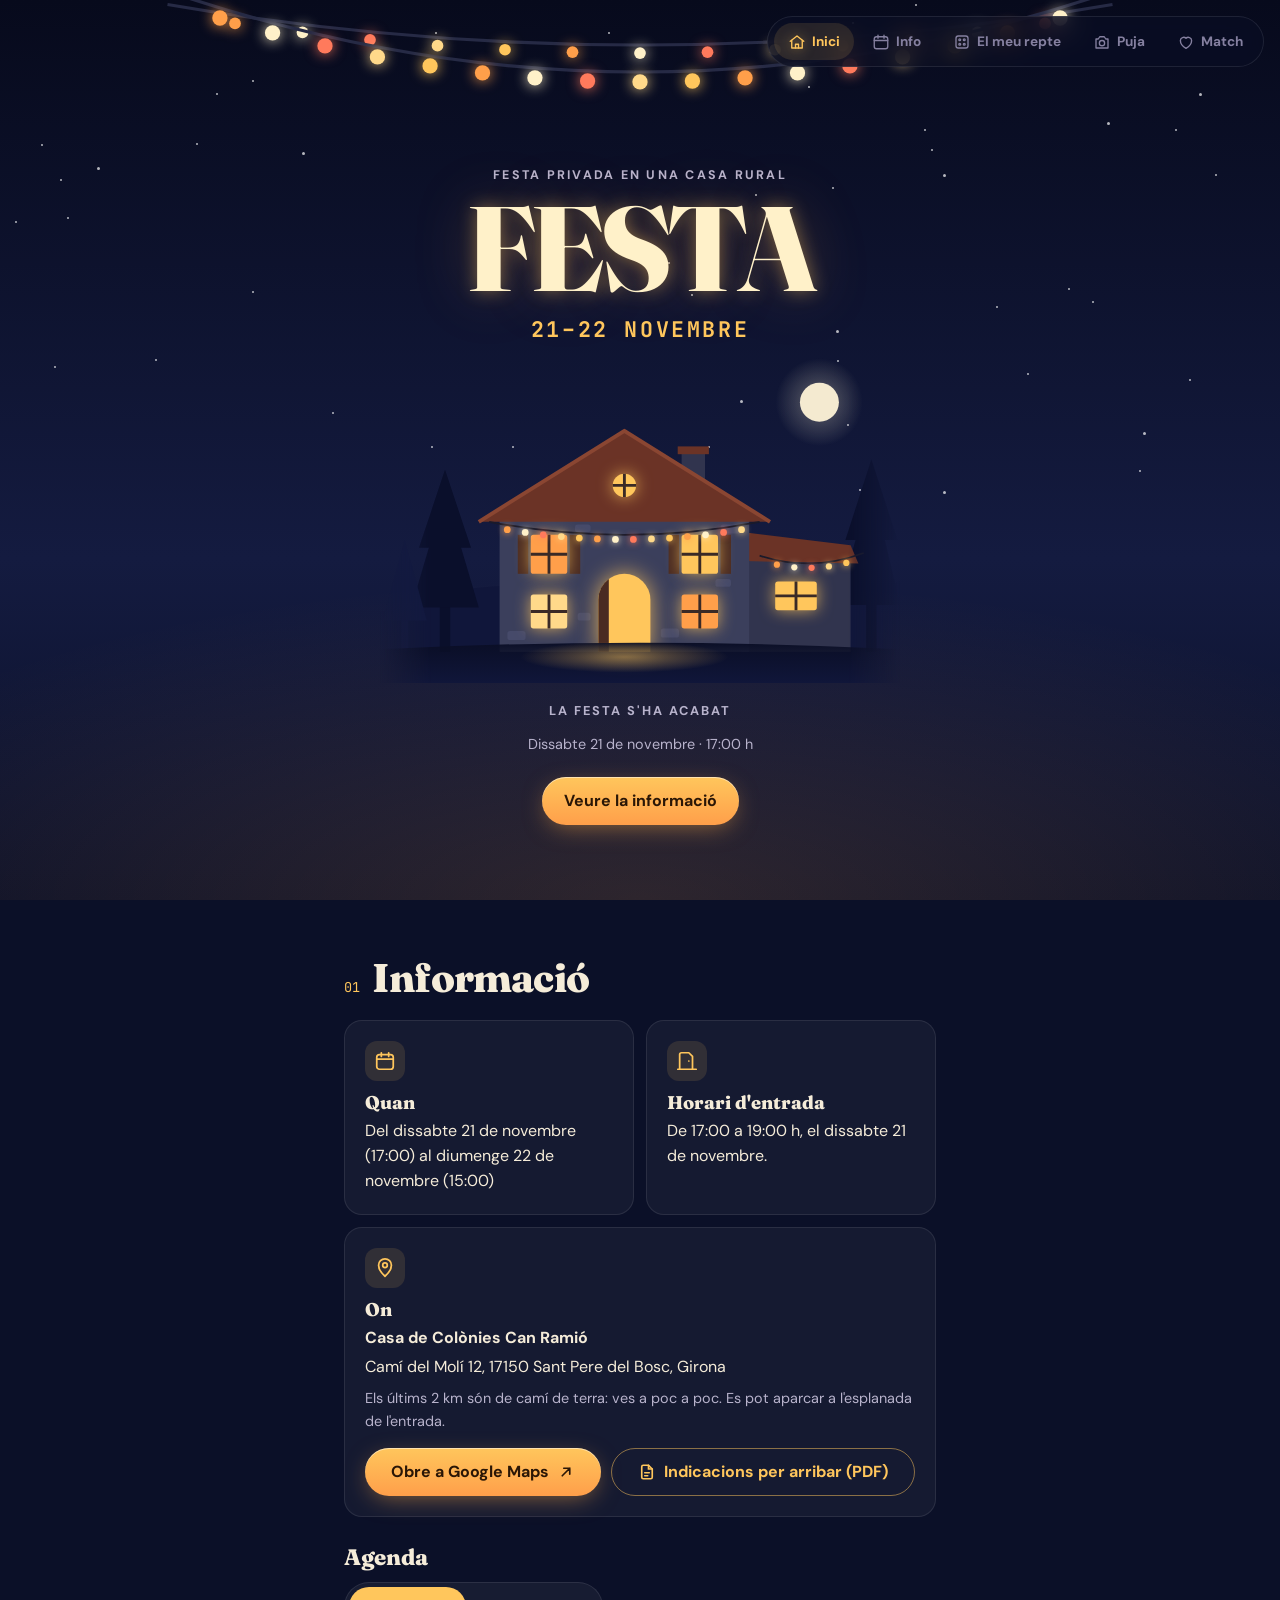
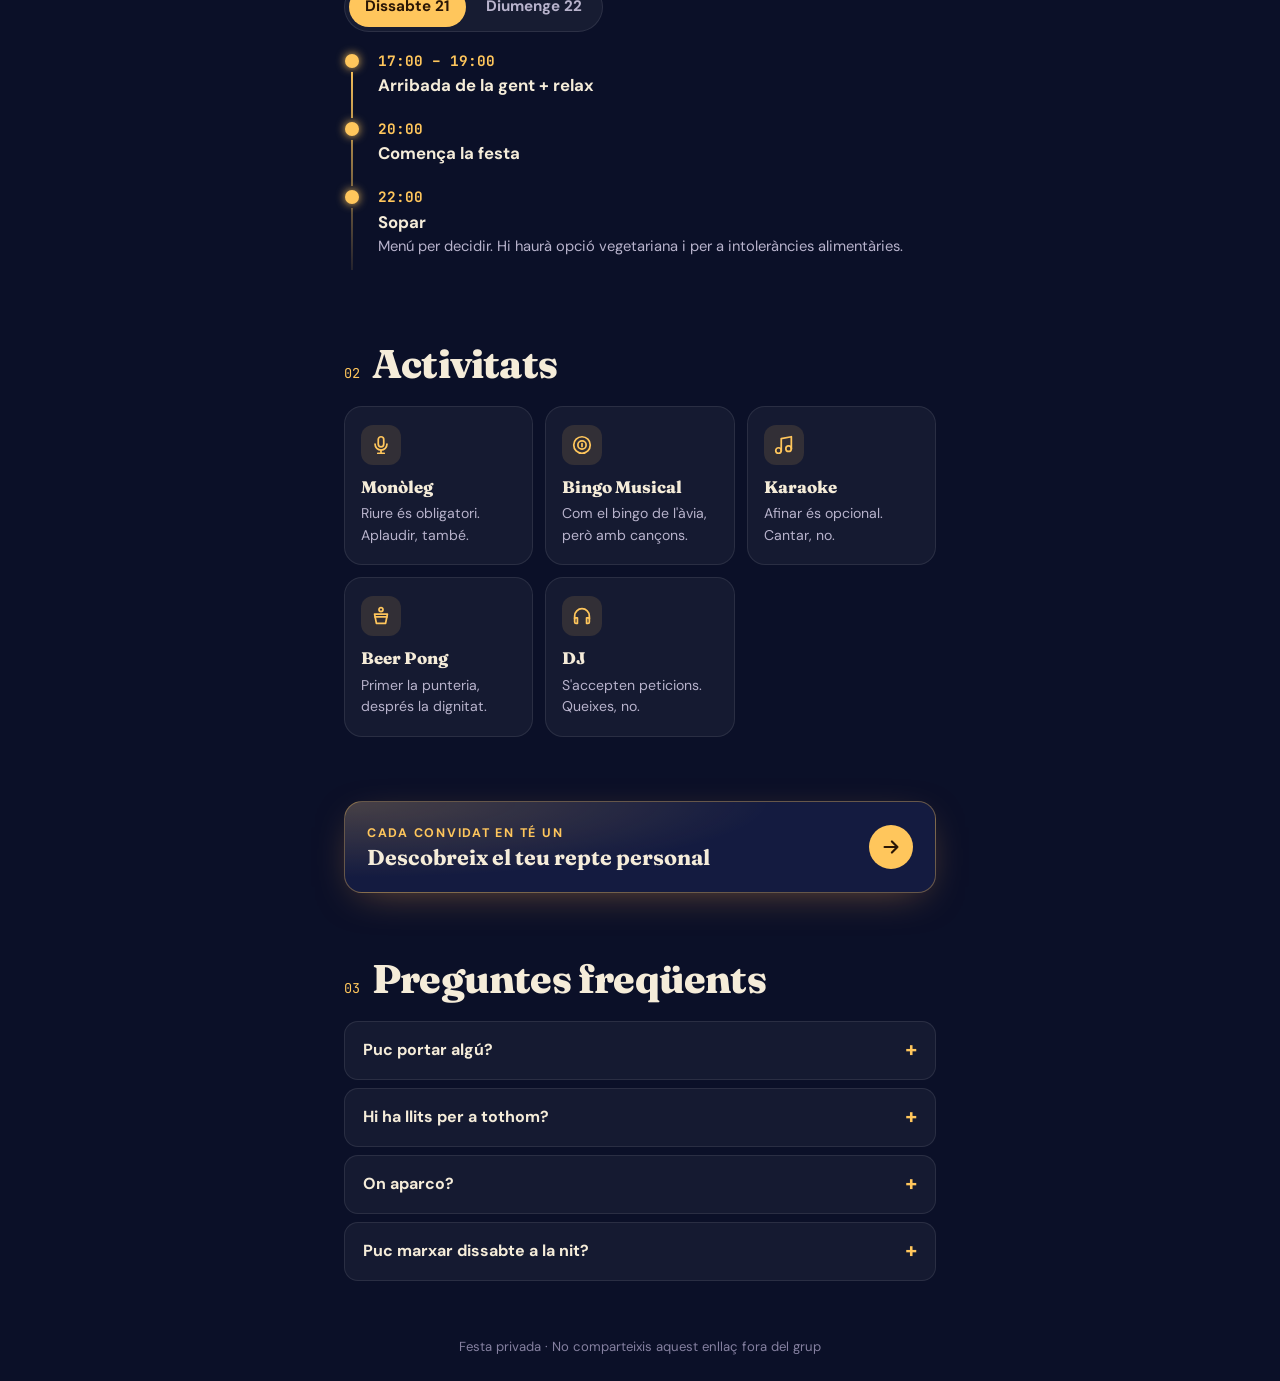
==== commit efc82075: "Match bloqueado como «Sorpresa» hasta el sábado 21 a las 20:00 - Match.gs: CONFIG_MATCH.APERTURA; co" ====
--- a/index.html
+++ b/index.html
@@ -294,9 +294,11 @@
     <svg viewBox="0 0 24 24" aria-hidden="true"><path d="M4 8h3l2-3h6l2 3h3v12H4z"/><circle cx="12" cy="13.5" r="3.5"/></svg>
     <span>Puja</span>
   </a>
-  <a class="nav__item" href="match.html" data-seccion="match">
-    <svg viewBox="0 0 24 24" aria-hidden="true"><path d="M12 20.5s-7.5-4.6-7.5-10.6A4.3 4.3 0 0 1 12 7.2a4.3 4.3 0 0 1 7.5 2.7c0 6-7.5 10.6-7.5 10.6z"/></svg>
-    <span>Match</span>
+  <a class="nav__item nav__item--match" href="match.html" data-seccion="match">
+    <!-- Dos iconos: comun.js pone .nav__item--abierto cuando el Match se abre (antes: Sorpresa) -->
+    <svg class="nav__icono-sorpresa" viewBox="0 0 24 24" aria-hidden="true"><circle cx="12" cy="12" r="9"/><path d="M9.6 9.4a2.5 2.5 0 1 1 3.4 2.4c-.6.3-1 .8-1 1.5v.6M12 16.8h.01"/></svg>
+    <svg class="nav__icono-match" viewBox="0 0 24 24" aria-hidden="true"><path d="M12 20.5s-7.5-4.6-7.5-10.6A4.3 4.3 0 0 1 12 7.2a4.3 4.3 0 0 1 7.5 2.7c0 6-7.5 10.6-7.5 10.6z"/></svg>
+    <span class="nav__texto">Sorpresa</span>
   </a>
 </nav>
 
--- a/css/styles.css
+++ b/css/styles.css
@@ -773,6 +773,37 @@
 .dialogo .btn--peligro { background: var(--dificil); color: #2a0a06; border: 0; }
 .baja { margin: 16px auto 0; width: 100%; max-width: 300px; }
 
+/* sorpresa (Match cerrado): "?" con halo, mensaje y cuenta atrás */
+.sorpresa {
+  display: grid; justify-items: center; gap: 14px;
+  padding: 28px 20px 24px; border-radius: 28px; text-align: center;
+  background:
+    radial-gradient(90% 60% at 50% 0%, rgba(255, 198, 92, .14), transparent 70%),
+    var(--tarjeta);
+  border: 1px solid rgba(255, 198, 92, .3);
+}
+.sorpresa__icono {
+  position: relative; width: 108px; height: 108px;
+  animation: flotar 4s ease-in-out infinite;
+}
+.sorpresa__icono svg { position: absolute; inset: 0; width: 100%; height: 100%; }
+.sorpresa__interrogante {
+  fill: none; stroke: var(--luz); stroke-width: 1.6; stroke-linecap: round; stroke-linejoin: round;
+  filter: drop-shadow(0 0 14px rgba(255, 198, 92, .7));
+}
+.sorpresa__cor { fill: var(--cor); opacity: 0; filter: drop-shadow(0 0 26px rgba(255, 143, 177, .9)); }
+.sorpresa__mensaje { max-width: 30ch; font-family: var(--f-titulo); font-weight: 600; font-size: 1.25rem; line-height: 1.3; }
+.sorpresa__cuenta { margin-top: 4px; }
+.sorpresa__espera { font-size: .92rem; color: var(--luz); }
+
+/* revelación: el "?" gira, se convierte en corazón y el resto se desvanece */
+.sorpresa--revelando .sorpresa__icono { animation: revelar-giro 2.2s var(--ease) both; }
+.sorpresa--revelando .sorpresa__interrogante { animation: desvanecer 2.2s linear both; }
+.sorpresa--revelando .sorpresa__cor { animation: aparecer 2.2s linear both; }
+.sorpresa--revelando .sorpresa__mensaje,
+.sorpresa--revelando .sorpresa__cuenta { animation: salir 1s var(--ease) .3s both; }
+.seccion--entra > :not([hidden]) { animation: entrar .7s var(--ease) both; }
+
 /* animación a pantalla completa */
 .pantalla-match {
   position: fixed; inset: 0; z-index: 70;
@@ -818,6 +849,9 @@
 }
 .nav__item svg { width: 24px; height: 24px; fill: none; stroke: currentColor; stroke-width: 1.8; stroke-linecap: round; stroke-linejoin: round; transition: transform .3s var(--ease); }
 .nav__item.activo { color: var(--luz); }
+/* Match: icono "?" hasta que se abre, corazón después (lo cambia comun.js) */
+.nav__icono-match, .nav__item--abierto .nav__icono-sorpresa { display: none; }
+.nav__item--abierto .nav__icono-match { display: block; }
 .nav__item.activo svg { transform: translateY(-2px); filter: drop-shadow(0 0 6px rgba(255, 198, 92, .6)); }
 
 /* ---------- 7. Aparición al hacer scroll ---------- */
@@ -838,6 +872,16 @@
 @keyframes correr { to { background-position: 18px 0; } }
 @keyframes rayas { to { background-position: 28px 0; } }
 @keyframes latido { 0% { transform: scale(1); } 40% { transform: scale(1.12); } 100% { transform: scale(1); } }
+@keyframes flotar { 0%, 100% { transform: translateY(0); } 50% { transform: translateY(-6px); } }
+@keyframes revelar-giro {
+  0%   { transform: scale(1) rotateY(0); }
+  45%  { transform: scale(1.35) rotateY(540deg); }
+  70%  { transform: scale(1.5) rotateY(720deg); }
+  100% { transform: scale(1.3) rotateY(720deg); }
+}
+@keyframes desvanecer { 0%, 35% { opacity: 1; } 45%, 100% { opacity: 0; } }
+@keyframes aparecer { 0%, 38% { opacity: 0; } 50%, 100% { opacity: 1; } }
+@keyframes salir { to { opacity: 0; transform: translateY(10px); } }
 .humo circle { transform-box: fill-box; transform-origin: center; }
 
 /* Respeta a quien tiene activado "reducir movimiento" en el sistema */
